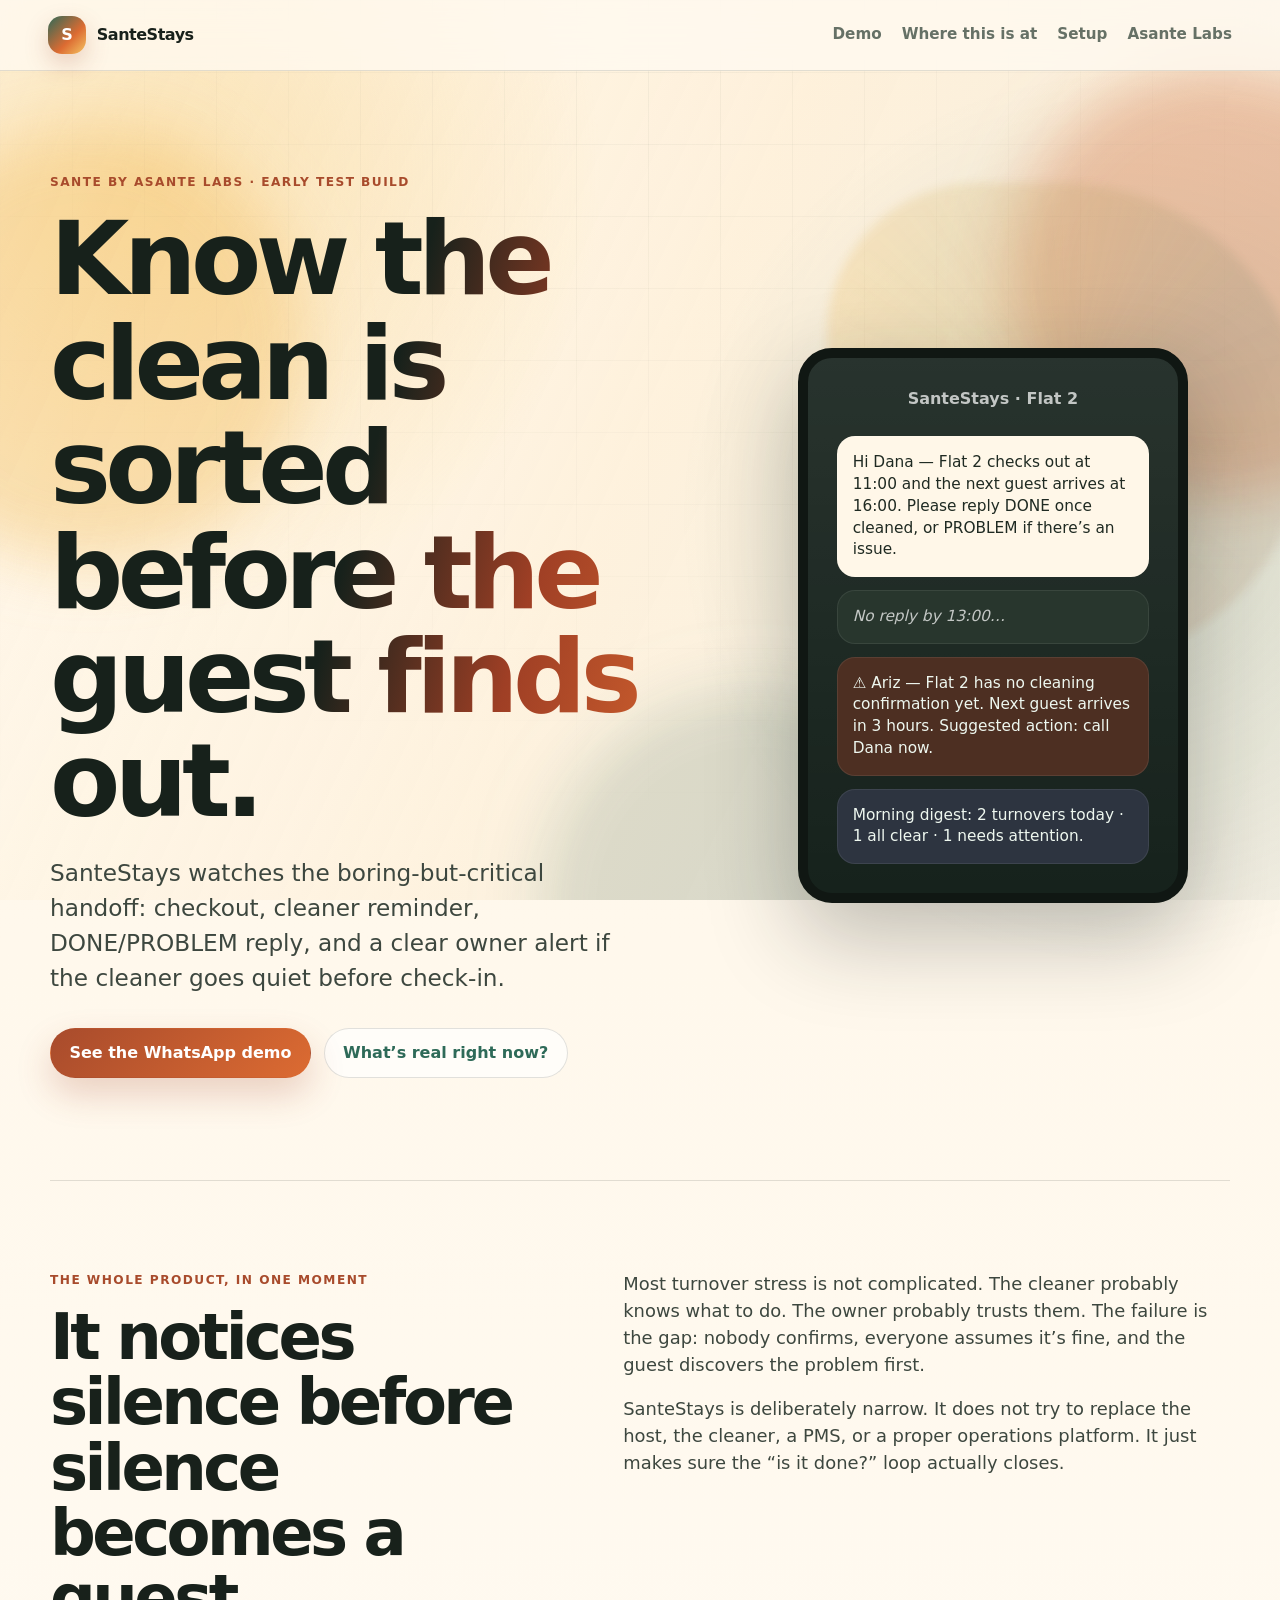
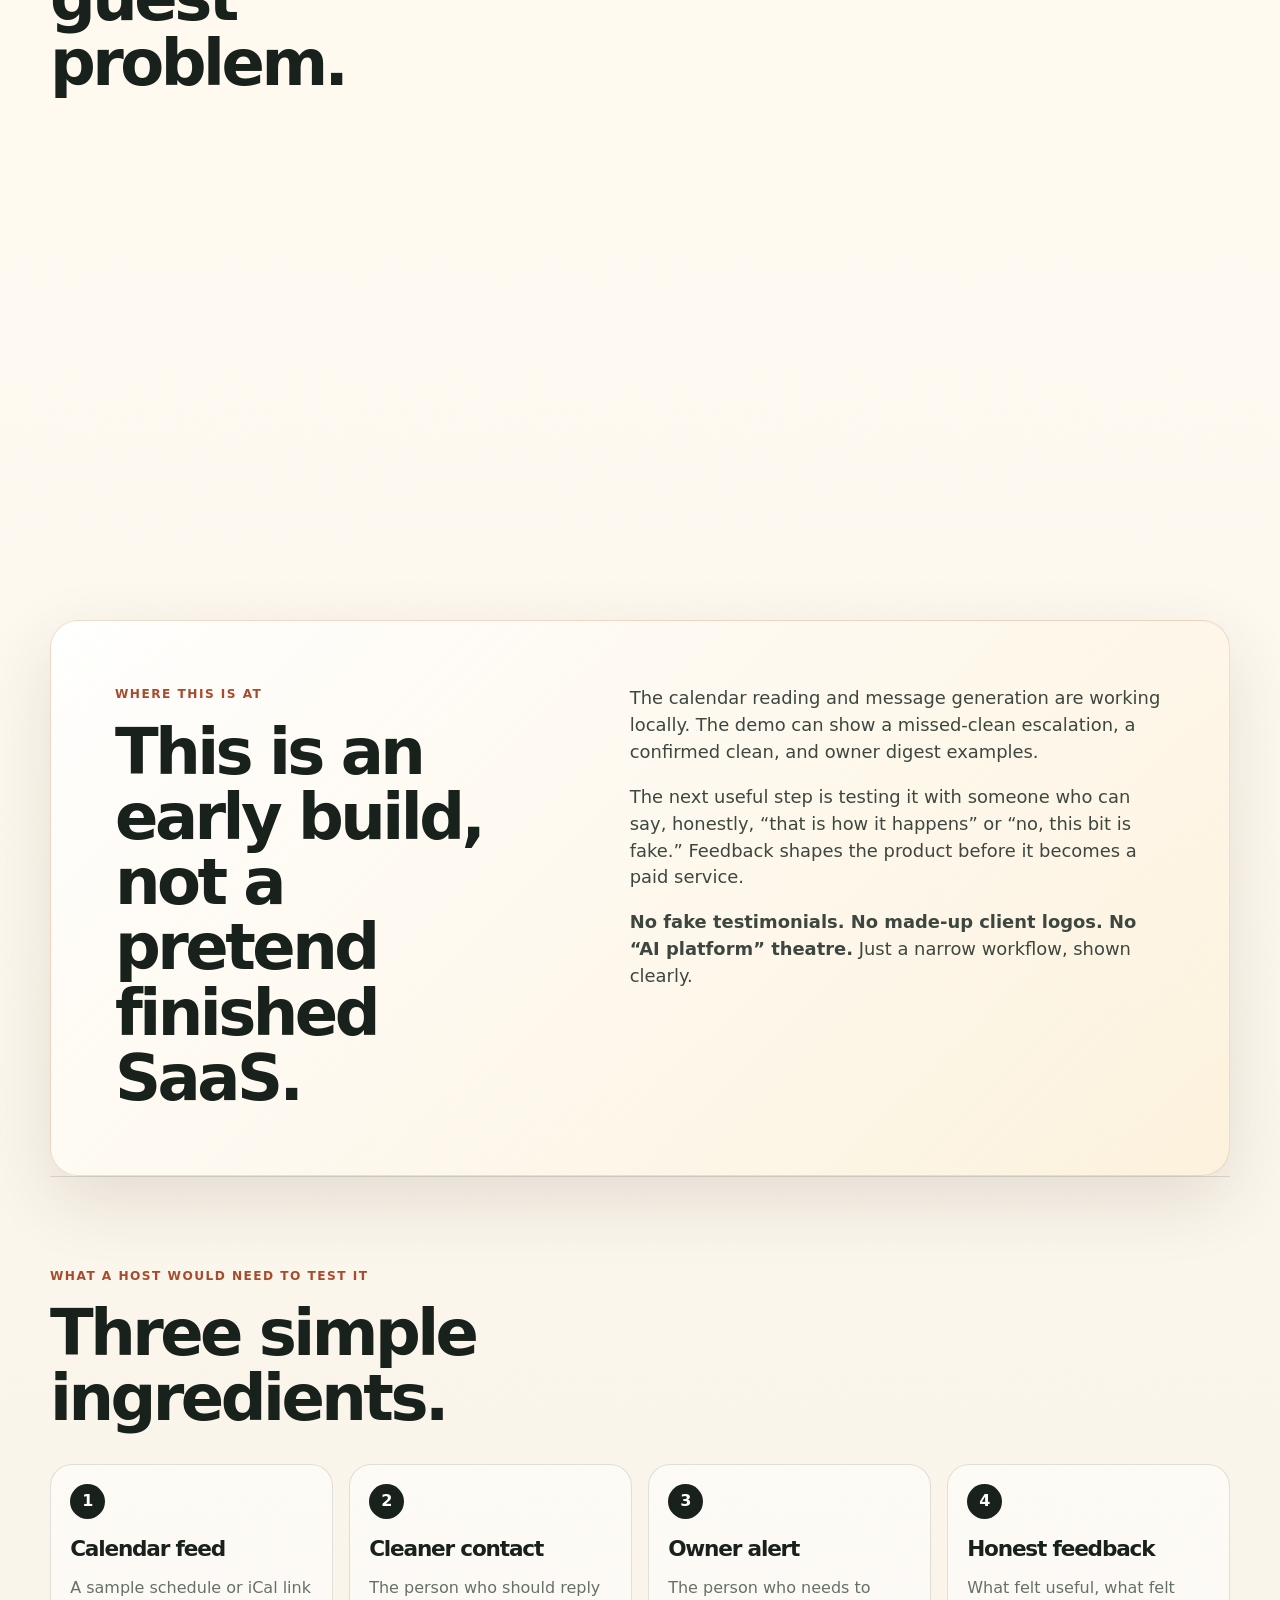
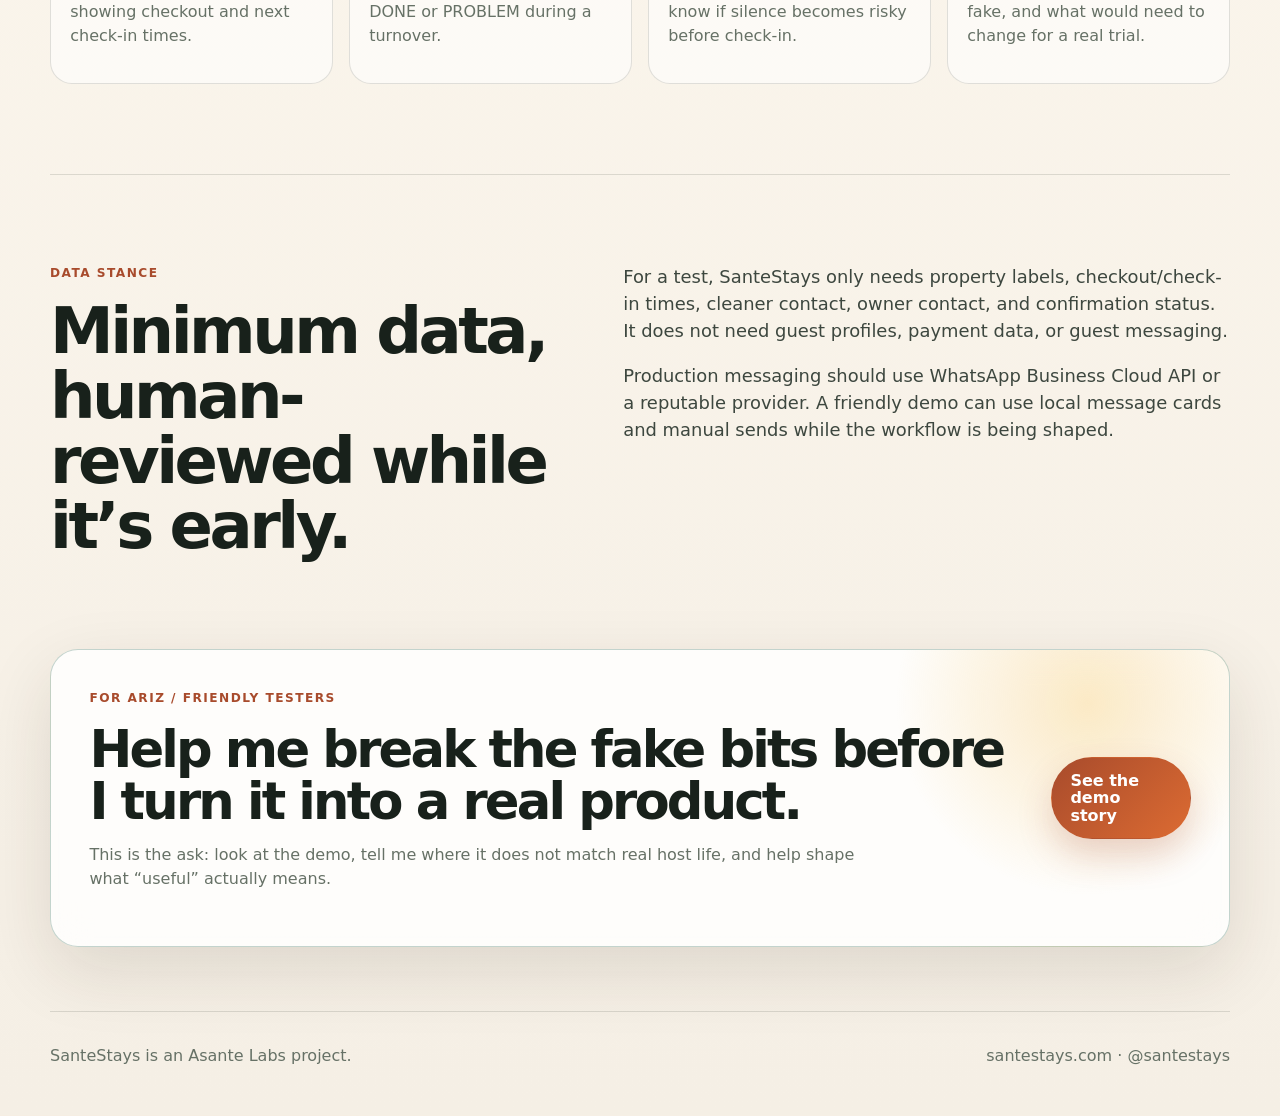
==== index.html @ 1b9623d2 "Launch SanteStays static site" ====
<!doctype html>
<html lang="en">
<head>
  <meta charset="utf-8" />
  <meta name="viewport" content="width=device-width, initial-scale=1" />
  <title>SanteStays — cleaner turnover peace of mind for short-stay hosts</title>
  <meta name="description" content="SanteStays is a warm, WhatsApp-native cleaner confirmation demo for short-stay hosts: calendar reminders, DONE/PROBLEM replies, and owner alerts before check-in." />
  <link rel="canonical" href="https://santestays.com/" />
  <meta property="og:type" content="website" />
  <meta property="og:site_name" content="SanteStays" />
  <meta property="og:title" content="SanteStays — know the clean is done before check-in" />
  <meta property="og:description" content="A friendly Asante Labs project for short-stay hosts: cleaner reminders, WhatsApp-style confirmations, and escalation when silence becomes risk." />
  <meta property="og:url" content="https://santestays.com/" />
  <meta name="twitter:card" content="summary_large_image" />
  <link rel="stylesheet" href="./styles.css" />
</head>
<body class="safi-page">
  <header class="nav safi-nav">
    <a class="brand" href="./" aria-label="SanteStays home">
      <span class="brand-mark safi-mark">S</span>
      <span>SanteStays</span>
    </a>
    <nav>
      <a href="#demo-story">Demo</a>
      <a href="#where-this-is-at">Where this is at</a>
      <a href="#host-needs">Setup</a>
      <a href="./index.html">Asante Labs</a>
    </nav>
  </header>

  <main>
    <section class="hero safi-hero">
      <div class="hero-copy">
        <p class="eyebrow">Sante by Asante Labs · early test build</p>
        <h1>Know the clean is sorted before the guest finds out.</h1>
        <p class="lead">SanteStays watches the boring-but-critical handoff: checkout, cleaner reminder, DONE/PROBLEM reply, and a clear owner alert if the cleaner goes quiet before check-in.</p>
        <div class="actions">
          <a class="button primary" href="#demo-story">See the WhatsApp demo</a>
          <a class="button secondary" href="#where-this-is-at">What’s real right now?</a>
        </div>
      </div>

      <aside class="phone-card safi-phone" aria-label="SanteStays missed-clean example">
        <div class="phone-top">SanteStays · Flat 2</div>
        <div class="message bot-bubble">Hi Dana — Flat 2 checks out at 11:00 and the next guest arrives at 16:00. Please reply DONE once cleaned, or PROBLEM if there’s an issue.</div>
        <div class="message quiet-bubble">No reply by 13:00…</div>
        <div class="message warning">⚠️ Ariz — Flat 2 has no cleaning confirmation yet. Next guest arrives in 3 hours. Suggested action: call Dana now.</div>
        <div class="message digest">Morning digest: 2 turnovers today · 1 all clear · 1 needs attention.</div>
      </aside>
    </section>

    <section class="section split" id="demo-story">
      <div>
        <p class="eyebrow">The whole product, in one moment</p>
        <h2>It notices silence before silence becomes a guest problem.</h2>
      </div>
      <div class="prose">
        <p>Most turnover stress is not complicated. The cleaner probably knows what to do. The owner probably trusts them. The failure is the gap: nobody confirms, everyone assumes it’s fine, and the guest discovers the problem first.</p>
        <p>SanteStays is deliberately narrow. It does not try to replace the host, the cleaner, a PMS, or a proper operations platform. It just makes sure the “is it done?” loop actually closes.</p>
      </div>
    </section>

    <section class="section cards three" aria-label="Three message demo">
      <article class="card featured safi-demo-card">
        <span class="tag">1 · Reminder</span>
        <h3>Cleaner gets a normal WhatsApp-style nudge.</h3>
        <p class="quote">“Please reply DONE once cleaned, or PROBLEM if there’s an issue.”</p>
      </article>
      <article class="card safi-demo-card">
        <span class="tag muted">2 · Status</span>
        <h3>The reply is simple on purpose.</h3>
        <p class="quote">DONE ✅ · PROBLEM · unclear · no reply</p>
      </article>
      <article class="card featured safi-demo-card">
        <span class="tag">3 · Escalation</span>
        <h3>If nobody answers, the owner gets time to act.</h3>
        <p class="quote">“No confirmation yet. Guest arrives in 3 hours. Call Dana now.”</p>
      </article>
    </section>

    <section class="section split warm-panel" id="where-this-is-at">
      <div>
        <p class="eyebrow">Where this is at</p>
        <h2>This is an early build, not a pretend finished SaaS.</h2>
      </div>
      <div class="prose">
        <p>The calendar reading and message generation are working locally. The demo can show a missed-clean escalation, a confirmed clean, and owner digest examples.</p>
        <p>The next useful step is testing it with someone who can say, honestly, “that is how it happens” or “no, this bit is fake.” Feedback shapes the product before it becomes a paid service.</p>
        <p><strong>No fake testimonials. No made-up client logos. No “AI platform” theatre.</strong> Just a narrow workflow, shown clearly.</p>
      </div>
    </section>

    <section class="section" id="host-needs">
      <div class="section-head">
        <p class="eyebrow">What a host would need to test it</p>
        <h2>Three simple ingredients.</h2>
      </div>
      <div class="flow">
        <div class="flow-item"><span>1</span><h3>Calendar feed</h3><p>A sample schedule or iCal link showing checkout and next check-in times.</p></div>
        <div class="flow-item"><span>2</span><h3>Cleaner contact</h3><p>The person who should reply DONE or PROBLEM during a turnover.</p></div>
        <div class="flow-item"><span>3</span><h3>Owner alert</h3><p>The person who needs to know if silence becomes risky before check-in.</p></div>
        <div class="flow-item"><span>4</span><h3>Honest feedback</h3><p>What felt useful, what felt fake, and what would need to change for a real trial.</p></div>
      </div>
    </section>

    <section class="section split" id="data-note">
      <div>
        <p class="eyebrow">Data stance</p>
        <h2>Minimum data, human-reviewed while it’s early.</h2>
      </div>
      <div class="prose">
        <p>For a test, SanteStays only needs property labels, checkout/check-in times, cleaner contact, owner contact, and confirmation status. It does not need guest profiles, payment data, or guest messaging.</p>
        <p>Production messaging should use WhatsApp Business Cloud API or a reputable provider. A friendly demo can use local message cards and manual sends while the workflow is being shaped.</p>
      </div>
    </section>

    <section class="section cta-panel safi-cta">
      <div>
        <p class="eyebrow">For Ariz / friendly testers</p>
        <h2>Help me break the fake bits before I turn it into a real product.</h2>
        <p>This is the ask: look at the demo, tell me where it does not match real host life, and help shape what “useful” actually means.</p>
      </div>
      <a class="button primary" href="#demo-story">See the demo story</a>
    </section>
  </main>

  <footer>
    <span>SanteStays is an Asante Labs project.</span>
    <span>santestays.com · @santestays</span>
  </footer>
  <script src="./motion.js" defer></script>
</body>
</html>
---- styles.css ----
:root {
  color-scheme: light;
  --ink: #17211b;
  --muted: #647067;
  --paper: #fffaf1;
  --panel: #ffffff;
  --line: rgba(23, 33, 27, 0.13);
  --orange: #d7662f;
  --rust: #9f3f25;
  --gold: #f1b851;
  --sage: #2f5d50;
  --shadow: 0 24px 70px rgba(51, 31, 19, 0.12);
  --radius: 28px;
}

* { box-sizing: border-box; }
html { scroll-behavior: smooth; }
body {
  margin: 0;
  font-family: Inter, ui-sans-serif, system-ui, -apple-system, BlinkMacSystemFont, "Segoe UI", sans-serif;
  color: var(--ink);
  background:
    radial-gradient(circle at 15% 8%, rgba(241, 184, 81, 0.34), transparent 30rem),
    radial-gradient(circle at 85% 0%, rgba(215, 102, 47, 0.18), transparent 26rem),
    linear-gradient(180deg, #fff6e5 0%, #fffaf1 34%, #f8f2e8 100%);
  line-height: 1.5;
}

a { color: inherit; }

.nav {
  position: sticky;
  top: 0;
  z-index: 5;
  display: flex;
  align-items: center;
  justify-content: space-between;
  gap: 1rem;
  padding: 1rem clamp(1rem, 4vw, 3rem);
  backdrop-filter: blur(18px);
  background: rgba(255, 250, 241, 0.78);
  border-bottom: 1px solid var(--line);
}

.brand {
  display: inline-flex;
  align-items: center;
  gap: .7rem;
  text-decoration: none;
  font-weight: 800;
  letter-spacing: -0.02em;
}
.brand-mark {
  display: grid;
  place-items: center;
  width: 2.35rem;
  height: 2.35rem;
  border-radius: 14px;
  color: white;
  background: linear-gradient(135deg, var(--rust), var(--orange) 55%, var(--gold));
  box-shadow: 0 10px 24px rgba(159, 63, 37, 0.22);
}
.nav nav { display: flex; gap: clamp(.65rem, 2vw, 1.25rem); font-size: .95rem; }
.nav nav a { text-decoration: none; color: var(--muted); font-weight: 650; }
.nav nav a:hover { color: var(--rust); }

main { width: min(1180px, calc(100% - 2rem)); margin: 0 auto; }

.hero {
  min-height: 78vh;
  display: grid;
  grid-template-columns: minmax(0, 1.15fr) minmax(320px, .85fr);
  gap: clamp(2rem, 5vw, 5rem);
  align-items: center;
  padding: clamp(4rem, 8vw, 7rem) 0;
}
.product-hero { min-height: 72vh; }

.eyebrow {
  margin: 0 0 1rem;
  color: var(--rust);
  font-weight: 800;
  text-transform: uppercase;
  letter-spacing: .12em;
  font-size: .76rem;
}
h1, h2, h3 { line-height: 1.02; letter-spacing: -0.055em; margin: 0; }
h1 { font-size: clamp(3.2rem, 8vw, 6.7rem); max-width: 11ch; }
h2 { font-size: clamp(2.1rem, 5vw, 4rem); }
h3 { font-size: 1.35rem; }
.lead { font-size: clamp(1.15rem, 2.2vw, 1.45rem); color: #3d473f; max-width: 37rem; margin: 1.4rem 0 0; }
.actions { display: flex; flex-wrap: wrap; gap: .8rem; margin-top: 2rem; }
.button {
  display: inline-flex;
  align-items: center;
  justify-content: center;
  min-height: 3.15rem;
  padding: .85rem 1.15rem;
  border-radius: 999px;
  font-weight: 800;
  text-decoration: none;
  border: 1px solid transparent;
}
.button.primary { color: white; background: linear-gradient(135deg, var(--rust), var(--orange)); box-shadow: 0 16px 35px rgba(159,63,37,.22); }
.button.secondary { background: rgba(255,255,255,.68); border-color: var(--line); color: var(--sage); }

.hero-card, .phone-card, .card, .offer-box, .cta-panel {
  background: rgba(255, 255, 255, 0.76);
  border: 1px solid rgba(23, 33, 27, 0.1);
  border-radius: var(--radius);
  box-shadow: var(--shadow);
}
.hero-card { padding: clamp(1.4rem, 3vw, 2rem); transform: rotate(1deg); }
.status-pill, .tag {
  display: inline-flex;
  width: max-content;
  padding: .42rem .7rem;
  border-radius: 999px;
  background: rgba(215, 102, 47, .12);
  color: var(--rust);
  font-size: .78rem;
  font-weight: 850;
  letter-spacing: .03em;
  text-transform: uppercase;
}
.tag.muted { background: rgba(47, 93, 80, .1); color: var(--sage); }
.hero-card h2 { margin-top: .9rem; font-size: clamp(2rem, 5vw, 3.4rem); }
.hero-card p { color: var(--muted); font-size: 1.08rem; }
.check-list, .x-list { list-style: none; padding: 0; margin: 1rem 0 0; display: grid; gap: .7rem; }
.check-list li, .x-list li { position: relative; padding-left: 1.8rem; color: #3e4940; }
.check-list li::before { content: "✓"; position: absolute; left: 0; color: var(--sage); font-weight: 900; }
.x-list li::before { content: "—"; position: absolute; left: 0; color: var(--muted); font-weight: 900; }

.phone-card { padding: 1rem; max-width: 420px; justify-self: center; background: #17211b; color: white; border-radius: 34px; }
.phone-top { text-align: center; padding: .8rem; color: rgba(255,255,255,.72); font-weight: 750; }
.message { margin: .8rem; padding: 1rem; border-radius: 18px; background: #253128; color: #eef7ef; box-shadow: inset 0 0 0 1px rgba(255,255,255,.08); }
.message.warning { background: #4d2f22; }
.message.ok { background: #234238; }
.message.digest { background: #2d3440; }

.section { padding: clamp(3rem, 7vw, 6.5rem) 0; border-top: 1px solid var(--line); }
.split { display: grid; grid-template-columns: .9fr 1.1fr; gap: clamp(2rem, 6vw, 5rem); align-items: start; }
.prose { color: #3d473f; font-size: 1.12rem; }
.prose p:first-child { margin-top: 0; }
.section-head { max-width: 760px; margin-bottom: 2rem; }
.section-head p:not(.eyebrow) { color: var(--muted); font-size: 1.12rem; }
.cards { display: grid; gap: 1rem; }
.cards.three { grid-template-columns: repeat(3, 1fr); }
.cards.two { grid-template-columns: repeat(2, 1fr); }
.card { padding: 1.35rem; box-shadow: 0 18px 50px rgba(51,31,19,.08); }
.card.featured { border-color: rgba(215,102,47,.35); background: rgba(255,255,255,.88); }
.card h3 { margin-top: 1rem; }
.card p { color: var(--muted); }
.card a { color: var(--rust); font-weight: 850; text-decoration: none; }
.quote { font-size: 1.12rem; color: var(--ink) !important; font-weight: 700; }

.steps, .flow { display: grid; grid-template-columns: repeat(4, 1fr); gap: 1rem; }
.step, .flow-item { padding: 1.2rem; border-radius: 22px; background: rgba(255,255,255,.55); border: 1px solid var(--line); }
.step span, .flow-item span { display: inline-grid; place-items: center; width: 2.2rem; height: 2.2rem; border-radius: 50%; background: var(--ink); color: white; font-weight: 850; margin-bottom: 1.2rem; }
.step p, .flow-item p { color: var(--muted); }

.offer-box { padding: 1.35rem; }
.offer-box h3 { margin-top: 1.35rem; }
.offer-box h3:first-child { margin-top: 0; }
.price-note { margin-top: 1.4rem; padding: 1rem; border-radius: 18px; background: rgba(241,184,81,.18); color: #5a3c12; font-weight: 800; }

.cta-panel { padding: clamp(1.5rem, 4vw, 2.4rem); display: flex; align-items: center; justify-content: space-between; gap: 1.5rem; margin-bottom: 4rem; }
.cta-panel h2 { font-size: clamp(2rem, 4vw, 3.2rem); }
.cta-panel p:not(.eyebrow) { color: var(--muted); max-width: 48rem; }

footer { width: min(1180px, calc(100% - 2rem)); margin: 0 auto; padding: 2rem 0 3rem; color: var(--muted); display: flex; justify-content: space-between; gap: 1rem; border-top: 1px solid var(--line); }
footer a { color: var(--muted); }

@media (max-width: 850px) {
  .nav { align-items: flex-start; }
  .nav nav { flex-wrap: wrap; justify-content: flex-end; }
  .hero, .split, .cards.three, .cards.two, .steps, .flow { grid-template-columns: 1fr; }
  h1 { max-width: 12ch; }
  .hero { min-height: auto; }
  .hero-card { transform: none; }
  .cta-panel, footer { flex-direction: column; align-items: flex-start; }
}

@media (max-width: 520px) {
  main, footer { width: min(100% - 1.1rem, 1180px); }
  .nav { padding: .9rem .7rem; }
  .brand span:last-child { display: none; }
  h1 { font-size: 3rem; }
  .lead { font-size: 1.06rem; }
  .button { width: 100%; }
}

/* MotionSites-inspired polish: premium motion without adding a framework. */
.motion-backdrop {
  position: fixed;
  inset: 0;
  z-index: -1;
  pointer-events: none;
  overflow: hidden;
  background:
    linear-gradient(115deg, rgba(255,250,241,.2), rgba(241,184,81,.08), rgba(47,93,80,.06));
}
.orb {
  position: absolute;
  width: clamp(16rem, 34vw, 34rem);
  aspect-ratio: 1;
  border-radius: 50%;
  filter: blur(30px);
  opacity: .33;
  mix-blend-mode: multiply;
  animation: float-orb 18s ease-in-out infinite alternate;
}
.orb-one { left: -8rem; top: 8rem; background: #f1b851; }
.orb-two { right: -10rem; top: 4rem; background: #d7662f; animation-duration: 22s; animation-delay: -6s; }
.orb-three { left: 42%; bottom: -14rem; background: #2f5d50; opacity: .16; animation-duration: 26s; animation-delay: -10s; }
.grid-glow {
  position: absolute;
  inset: 0;
  background-image:
    linear-gradient(rgba(23,33,27,.045) 1px, transparent 1px),
    linear-gradient(90deg, rgba(23,33,27,.045) 1px, transparent 1px);
  background-size: 72px 72px;
  mask-image: radial-gradient(circle at 50% 10%, black, transparent 72%);
  animation: grid-drift 28s linear infinite;
}
.hero::before {
  content: "";
  position: absolute;
  inset: 7rem -6vw auto auto;
  width: min(40vw, 30rem);
  height: min(40vw, 30rem);
  border-radius: 38% 62% 58% 42%;
  background: conic-gradient(from 180deg, rgba(215,102,47,.22), rgba(241,184,81,.34), rgba(47,93,80,.16), rgba(215,102,47,.22));
  filter: blur(5px);
  opacity: .65;
  transform: translateY(var(--hero-drift, 0)) rotate(var(--hero-tilt, 0));
  z-index: -1;
  animation: morph-blob 14s ease-in-out infinite alternate;
}
.hero { position: relative; }
.hero-copy h1 {
  background: linear-gradient(105deg, #17211b 0%, #17211b 48%, #9f3f25 72%, #d7662f 100%);
  -webkit-background-clip: text;
  background-clip: text;
  color: transparent;
}
.button.primary {
  position: relative;
  overflow: hidden;
}
.button.primary::after {
  content: "";
  position: absolute;
  inset: -80% auto -80% -35%;
  width: 30%;
  background: linear-gradient(90deg, transparent, rgba(255,255,255,.48), transparent);
  transform: skewX(-18deg);
  animation: sheen 4.8s ease-in-out infinite;
}
.hero-card, .phone-card, .card, .offer-box, .cta-panel, .proposal-sheet {
  backdrop-filter: blur(18px) saturate(1.1);
}
.hero-card, .phone-card {
  position: relative;
  overflow: hidden;
  animation: card-hover 7s ease-in-out infinite alternate;
}
.phone-card { animation-delay: -2.5s; }
.scan-line {
  position: absolute;
  inset: 0;
  pointer-events: none;
  background: linear-gradient(180deg, transparent 0%, rgba(255,255,255,.28) 50%, transparent 100%);
  height: 38%;
  opacity: .22;
  transform: translateY(-120%);
  animation: scan-card 5.8s ease-in-out infinite;
}
.card, .step, .flow-item, .mini {
  transition: transform .32s ease, box-shadow .32s ease, border-color .32s ease;
}
.card:hover, .step:hover, .flow-item:hover, .mini:hover {
  transform: translateY(-6px);
  box-shadow: 0 28px 72px rgba(51,31,19,.14);
  border-color: rgba(215,102,47,.28);
}
.reveal {
  opacity: 0;
  transform: translateY(22px) scale(.985);
  filter: blur(8px);
}
.reveal.is-visible {
  opacity: 1;
  transform: translateY(0) scale(1);
  filter: blur(0);
  transition:
    opacity .72s ease var(--reveal-delay, 0ms),
    transform .72s cubic-bezier(.2,.8,.2,1) var(--reveal-delay, 0ms),
    filter .72s ease var(--reveal-delay, 0ms);
}
@keyframes float-orb {
  from { transform: translate3d(0, 0, 0) scale(1); }
  to { transform: translate3d(4vw, -3vh, 0) scale(1.08); }
}
@keyframes grid-drift {
  from { background-position: 0 0, 0 0; }
  to { background-position: 72px 72px, 72px 72px; }
}
@keyframes morph-blob {
  from { border-radius: 38% 62% 58% 42%; transform: translateY(var(--hero-drift, 0)) rotate(0deg); }
  to { border-radius: 58% 42% 38% 62%; transform: translateY(var(--hero-drift, 0)) rotate(8deg); }
}
@keyframes sheen {
  0%, 54% { left: -35%; }
  72%, 100% { left: 120%; }
}
@keyframes card-hover {
  from { transform: translateY(0) rotate(.7deg); }
  to { transform: translateY(-10px) rotate(-.35deg); }
}
@keyframes scan-card {
  0%, 45% { transform: translateY(-120%); }
  70%, 100% { transform: translateY(260%); }
}
.reduce-motion *,
.reduce-motion *::before,
.reduce-motion *::after {
  animation: none !important;
  transition: none !important;
  scroll-behavior: auto !important;
}
.reduce-motion .reveal { opacity: 1; transform: none; filter: none; }

@media (prefers-reduced-motion: reduce) {
  *, *::before, *::after { animation: none !important; transition: none !important; scroll-behavior: auto !important; }
  .reveal { opacity: 1; transform: none; filter: none; }
}

/* SanteStays product page: softer, warmer, more host-friendly than the corporate shell. */
.safi-page {
  --ink: #18211b;
  --muted: #667166;
  --paper: #fff8ec;
  --orange: #dc6b32;
  --rust: #a84b2c;
  --gold: #f5c563;
  --sage: #2e6a58;
  background:
    radial-gradient(circle at 12% 4%, rgba(245, 197, 99, .45), transparent 28rem),
    radial-gradient(circle at 88% 12%, rgba(46, 106, 88, .16), transparent 28rem),
    linear-gradient(180deg, #fff6e7 0%, #fffaf1 44%, #f5efe5 100%);
}
.safi-nav .brand { letter-spacing: -.03em; }
.safi-mark {
  background: linear-gradient(135deg, #2e6a58, #dc6b32 60%, #f5c563);
}
.safi-hero h1 { max-width: 12ch; }
.safi-hero .lead { text-align: left; }
.safi-page .actions { align-items: center; }
.safi-page .button { line-height: 1.1; }
.safi-phone {
  max-width: 390px;
  background:
    linear-gradient(180deg, rgba(255,255,255,.08), rgba(255,255,255,0)),
    #16221c;
  border: 10px solid #101713;
  box-shadow: 0 34px 90px rgba(24, 33, 27, .28);
}
.safi-phone .message {
  font-size: .96rem;
  line-height: 1.42;
}
.bot-bubble { background: #fff7e8; color: #1f2a22; }
.quiet-bubble { background: #28362d; color: rgba(255,255,255,.72); font-style: italic; }
.safi-demo-card { min-height: 15rem; }
.warm-panel {
  padding: clamp(2rem, 5vw, 4rem);
  border: 1px solid rgba(168, 75, 44, .18);
  border-radius: var(--radius);
  background:
    linear-gradient(135deg, rgba(255,255,255,.72), rgba(245,197,99,.18)),
    rgba(255, 255, 255, .6);
  box-shadow: var(--shadow);
}
.safi-cta {
  border-color: rgba(46,106,88,.28);
  background:
    radial-gradient(circle at 88% 18%, rgba(245,197,99,.35), transparent 12rem),
    rgba(255,255,255,.82);
}
@media (max-width: 520px) {
  .safi-hero h1 { font-size: 2.82rem; }
  .safi-phone { border-width: 7px; }
}

@media print {
  .motion-backdrop, .scan-line { display: none !important; }
  .reveal { opacity: 1 !important; transform: none !important; filter: none !important; }
}
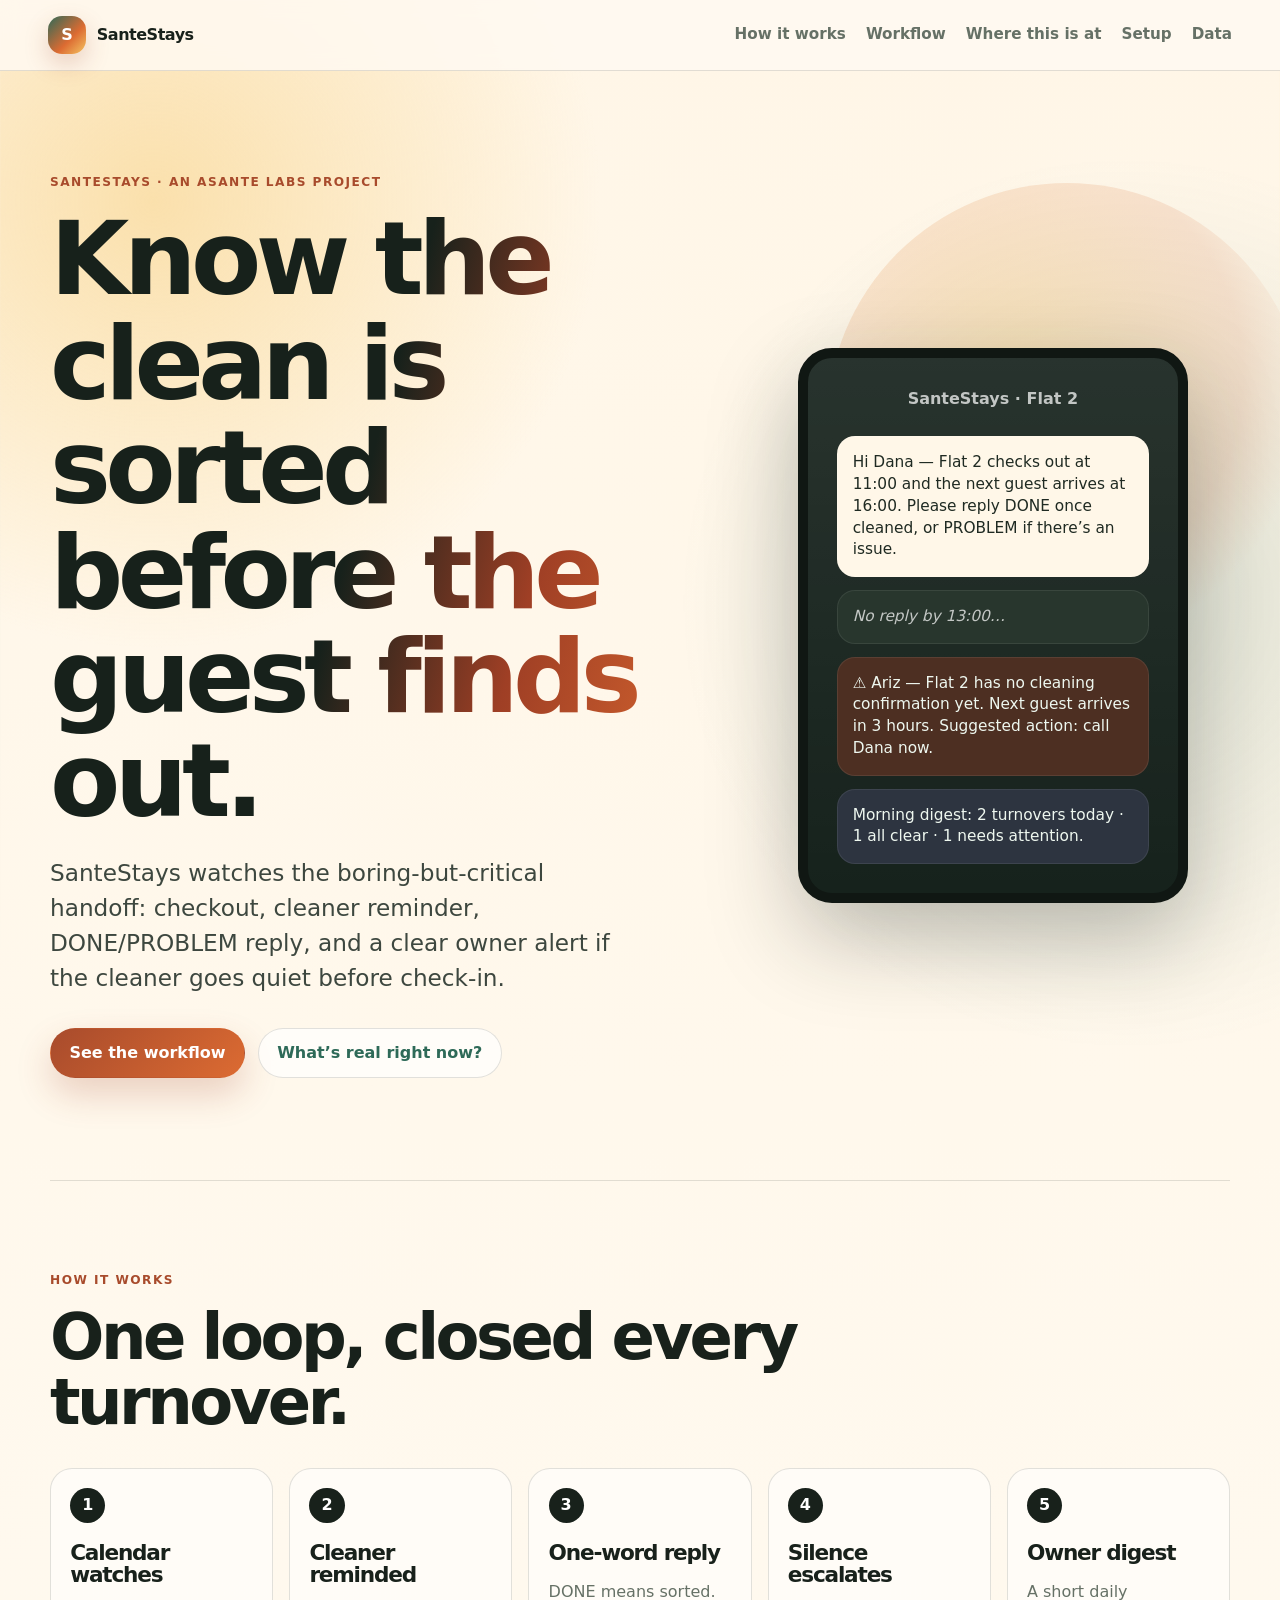
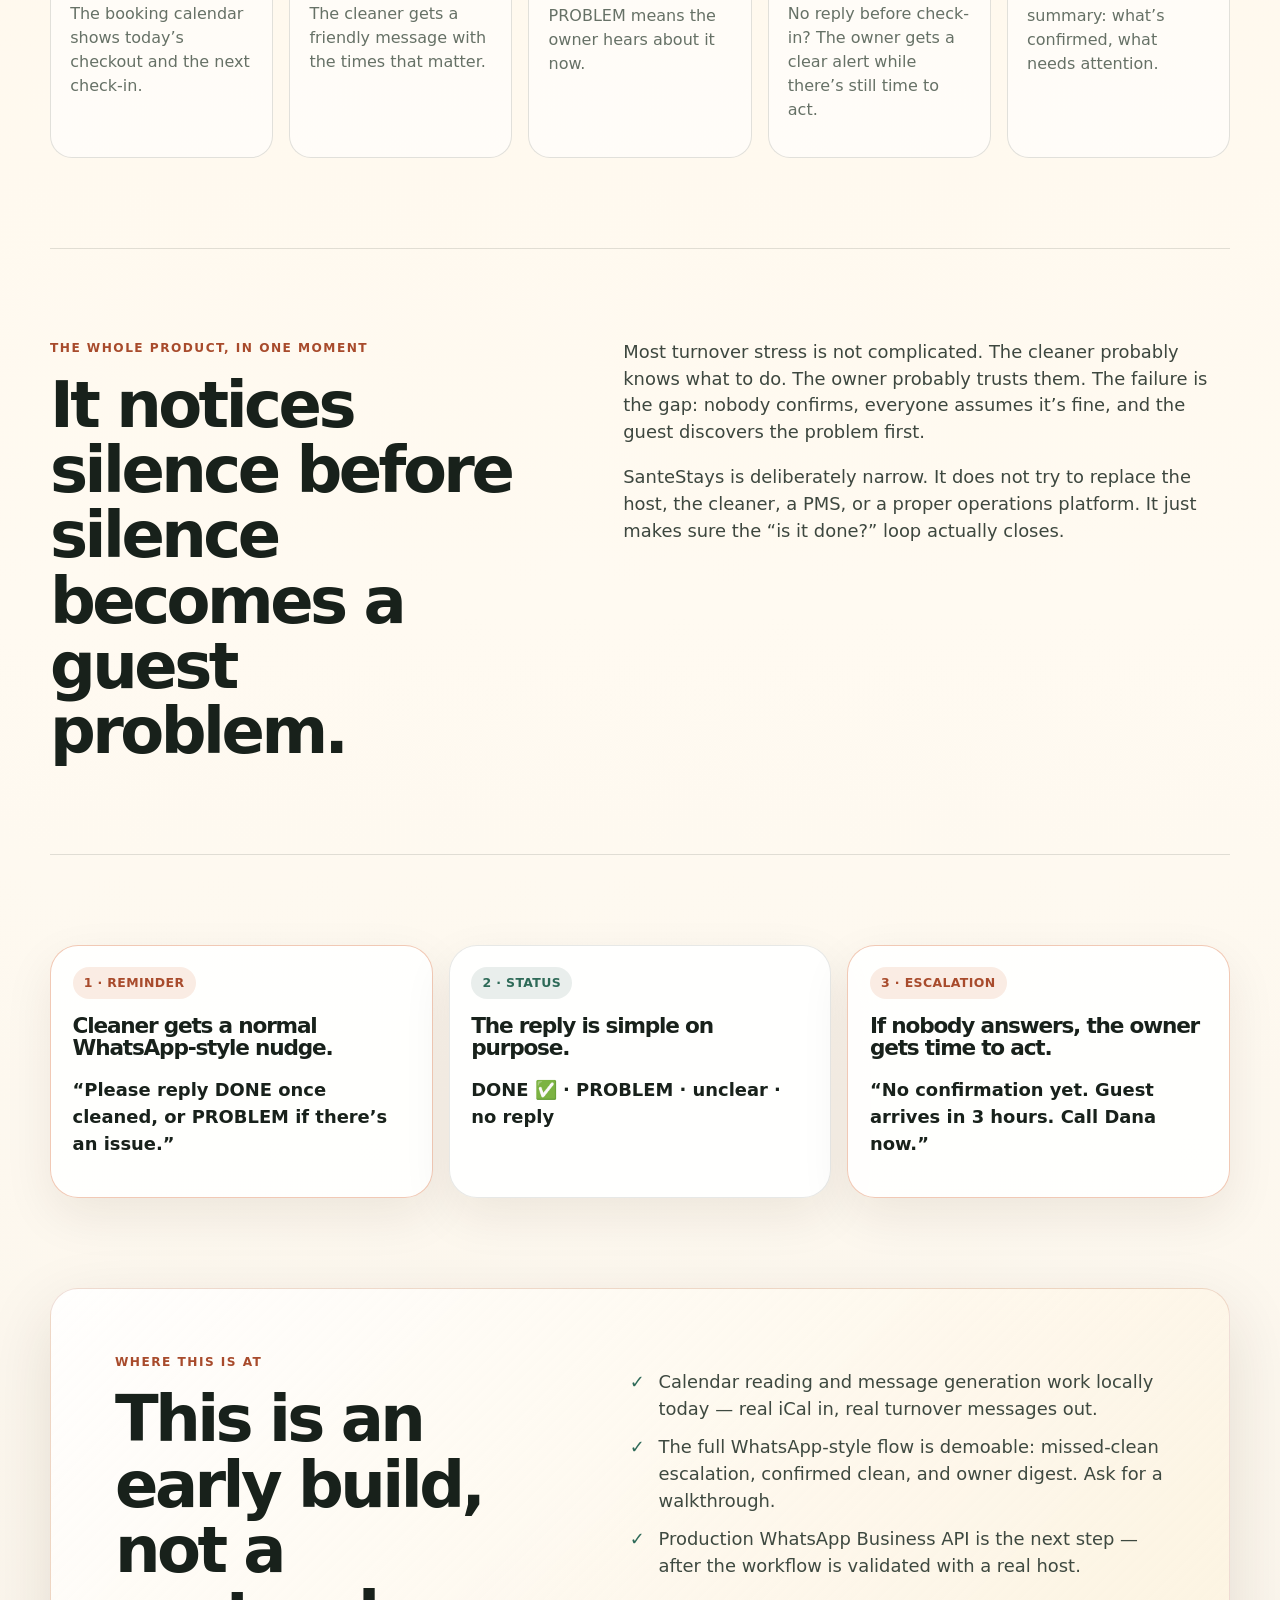
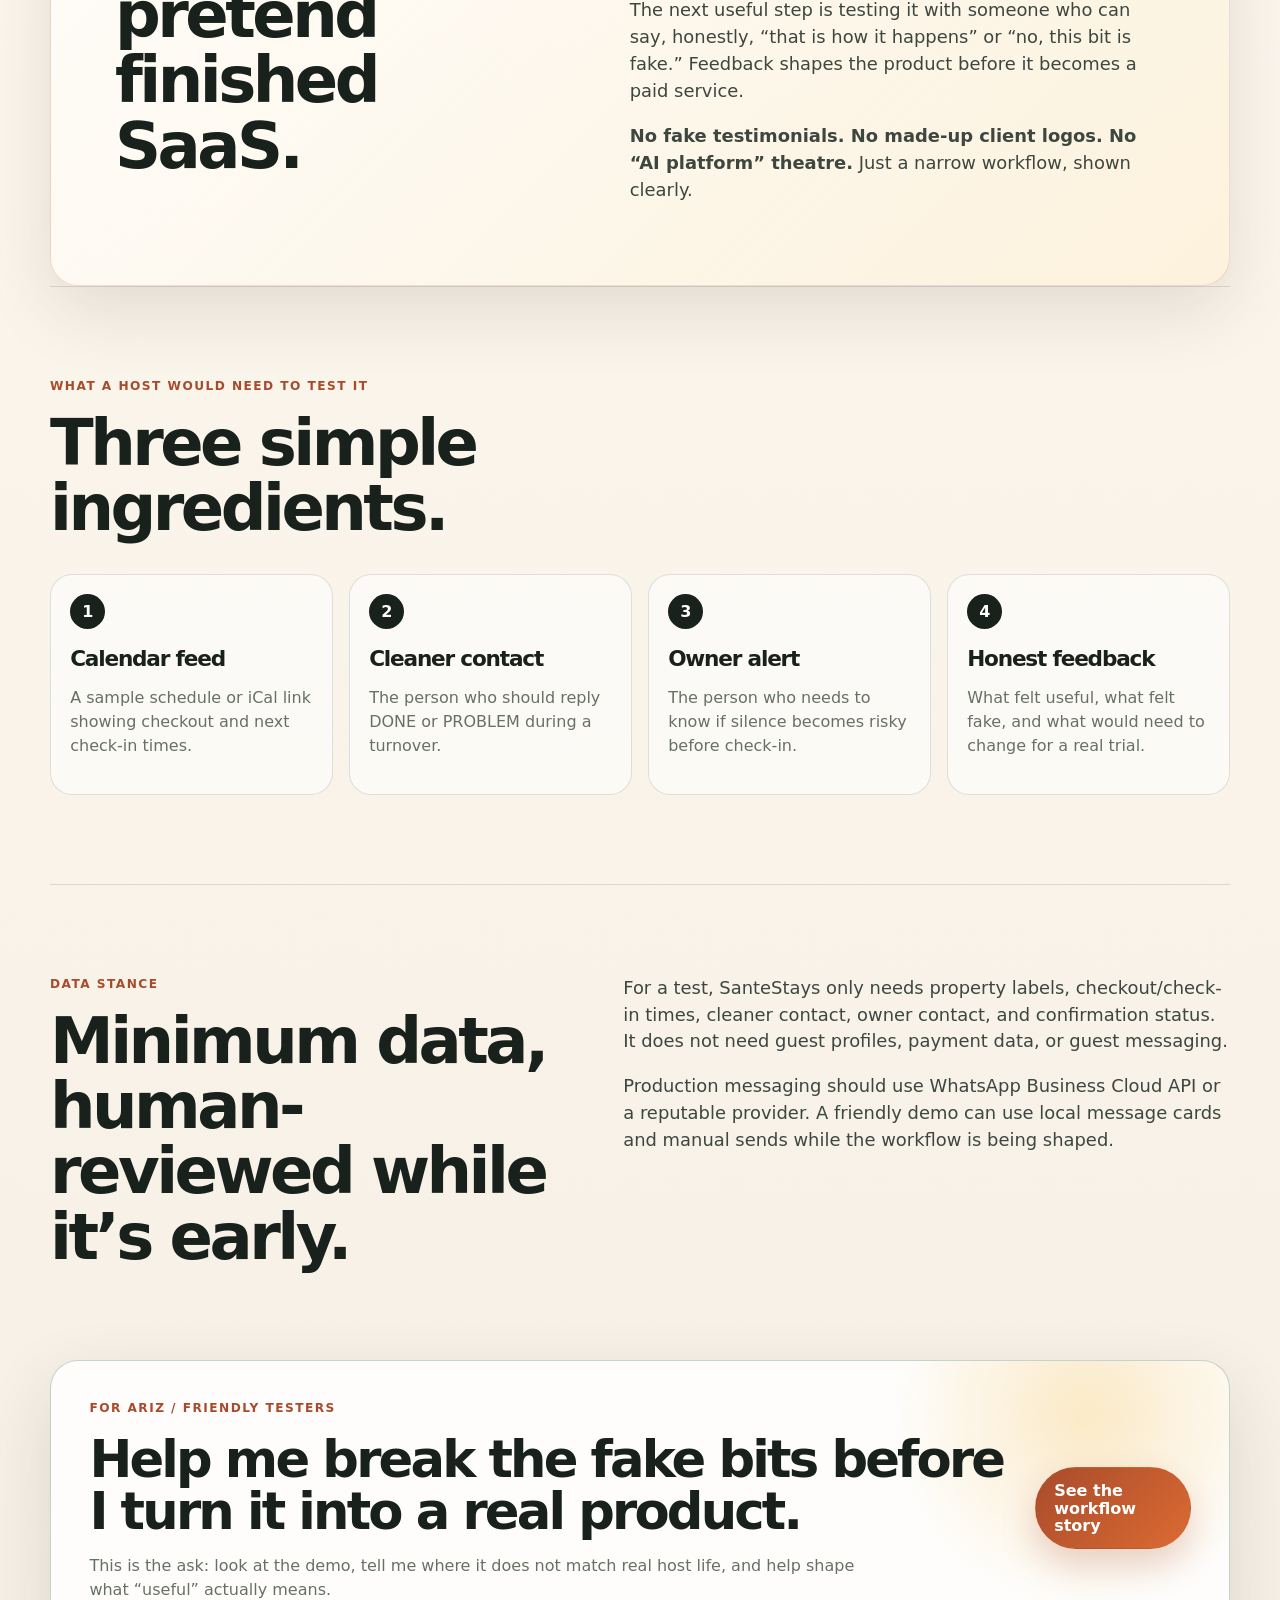
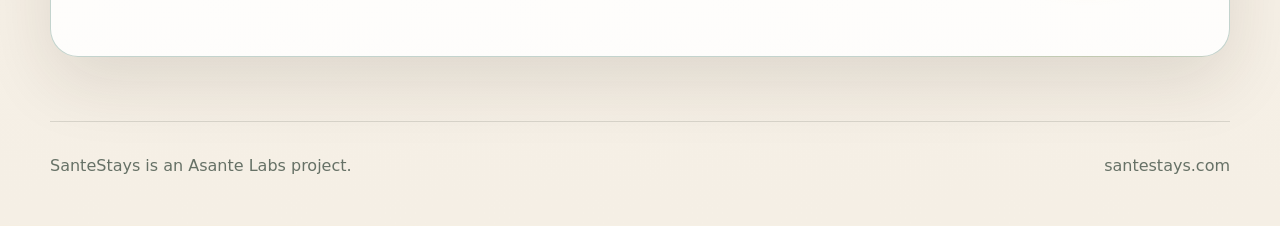
==== commit 16f451a9: "Polish SanteStays landing page motion and copy" ====
--- a/index.html
+++ b/index.html
@@ -21,21 +21,22 @@
       <span>SanteStays</span>
     </a>
     <nav>
-      <a href="#demo-story">Demo</a>
+      <a href="#how-it-works">How it works</a>
+      <a href="#demo-story">Workflow</a>
       <a href="#where-this-is-at">Where this is at</a>
       <a href="#host-needs">Setup</a>
-      <a href="./index.html">Asante Labs</a>
+      <a href="#data-note">Data</a>
     </nav>
   </header>
 
   <main>
     <section class="hero safi-hero">
       <div class="hero-copy">
-        <p class="eyebrow">Sante by Asante Labs · early test build</p>
+        <p class="eyebrow">SanteStays · an Asante Labs project</p>
         <h1>Know the clean is sorted before the guest finds out.</h1>
         <p class="lead">SanteStays watches the boring-but-critical handoff: checkout, cleaner reminder, DONE/PROBLEM reply, and a clear owner alert if the cleaner goes quiet before check-in.</p>
         <div class="actions">
-          <a class="button primary" href="#demo-story">See the WhatsApp demo</a>
+          <a class="button primary" href="#demo-story">See the workflow</a>
           <a class="button secondary" href="#where-this-is-at">What’s real right now?</a>
         </div>
       </div>
@@ -47,6 +48,20 @@
         <div class="message warning">⚠️ Ariz — Flat 2 has no cleaning confirmation yet. Next guest arrives in 3 hours. Suggested action: call Dana now.</div>
         <div class="message digest">Morning digest: 2 turnovers today · 1 all clear · 1 needs attention.</div>
       </aside>
+    </section>
+
+    <section class="section" id="how-it-works">
+      <div class="section-head">
+        <p class="eyebrow">How it works</p>
+        <h2>One loop, closed every turnover.</h2>
+      </div>
+      <div class="flow">
+        <div class="flow-item"><span>1</span><h3>Calendar watches</h3><p>The booking calendar shows today’s checkout and the next check-in.</p></div>
+        <div class="flow-item"><span>2</span><h3>Cleaner reminded</h3><p>The cleaner gets a friendly message with the times that matter.</p></div>
+        <div class="flow-item"><span>3</span><h3>One-word reply</h3><p>DONE means sorted. PROBLEM means the owner hears about it now.</p></div>
+        <div class="flow-item"><span>4</span><h3>Silence escalates</h3><p>No reply before check-in? The owner gets a clear alert while there’s still time to act.</p></div>
+        <div class="flow-item"><span>5</span><h3>Owner digest</h3><p>A short daily summary: what’s confirmed, what needs attention.</p></div>
+      </div>
     </section>
 
     <section class="section split" id="demo-story">
@@ -84,7 +99,11 @@
         <h2>This is an early build, not a pretend finished SaaS.</h2>
       </div>
       <div class="prose">
-        <p>The calendar reading and message generation are working locally. The demo can show a missed-clean escalation, a confirmed clean, and owner digest examples.</p>
+        <ul class="check-list">
+          <li>Calendar reading and message generation work locally today — real iCal in, real turnover messages out.</li>
+          <li>The full WhatsApp-style flow is demoable: missed-clean escalation, confirmed clean, and owner digest. Ask for a walkthrough.</li>
+          <li>Production WhatsApp Business API is the next step — after the workflow is validated with a real host.</li>
+        </ul>
         <p>The next useful step is testing it with someone who can say, honestly, “that is how it happens” or “no, this bit is fake.” Feedback shapes the product before it becomes a paid service.</p>
         <p><strong>No fake testimonials. No made-up client logos. No “AI platform” theatre.</strong> Just a narrow workflow, shown clearly.</p>
       </div>
@@ -120,13 +139,13 @@
         <h2>Help me break the fake bits before I turn it into a real product.</h2>
         <p>This is the ask: look at the demo, tell me where it does not match real host life, and help shape what “useful” actually means.</p>
       </div>
-      <a class="button primary" href="#demo-story">See the demo story</a>
+      <a class="button primary" href="#demo-story">See the workflow story</a>
     </section>
   </main>
 
   <footer>
     <span>SanteStays is an Asante Labs project.</span>
-    <span>santestays.com · @santestays</span>
+    <span>santestays.com</span>
   </footer>
   <script src="./motion.js" defer></script>
 </body>
--- a/styles.css
+++ b/styles.css
@@ -37,8 +37,8 @@
   justify-content: space-between;
   gap: 1rem;
   padding: 1rem clamp(1rem, 4vw, 3rem);
-  backdrop-filter: blur(18px);
-  background: rgba(255, 250, 241, 0.78);
+  backdrop-filter: blur(10px);
+  background: rgba(255, 250, 241, 0.86);
   border-bottom: 1px solid var(--line);
 }
 
@@ -155,6 +155,7 @@
 .quote { font-size: 1.12rem; color: var(--ink) !important; font-weight: 700; }
 
 .steps, .flow { display: grid; grid-template-columns: repeat(4, 1fr); gap: 1rem; }
+#how-it-works .flow { grid-template-columns: repeat(auto-fit, minmax(200px, 1fr)); }
 .step, .flow-item { padding: 1.2rem; border-radius: 22px; background: rgba(255,255,255,.55); border: 1px solid var(--line); }
 .step span, .flow-item span { display: inline-grid; place-items: center; width: 2.2rem; height: 2.2rem; border-radius: 50%; background: var(--ink); color: white; font-weight: 850; margin-bottom: 1.2rem; }
 .step p, .flow-item p { color: var(--muted); }
@@ -190,137 +191,45 @@
   .button { width: 100%; }
 }
 
-/* MotionSites-inspired polish: premium motion without adding a framework. */
-.motion-backdrop {
-  position: fixed;
-  inset: 0;
-  z-index: -1;
-  pointer-events: none;
-  overflow: hidden;
-  background:
-    linear-gradient(115deg, rgba(255,250,241,.2), rgba(241,184,81,.08), rgba(47,93,80,.06));
-}
-.orb {
-  position: absolute;
-  width: clamp(16rem, 34vw, 34rem);
-  aspect-ratio: 1;
-  border-radius: 50%;
-  filter: blur(30px);
-  opacity: .33;
-  mix-blend-mode: multiply;
-  animation: float-orb 18s ease-in-out infinite alternate;
-}
-.orb-one { left: -8rem; top: 8rem; background: #f1b851; }
-.orb-two { right: -10rem; top: 4rem; background: #d7662f; animation-duration: 22s; animation-delay: -6s; }
-.orb-three { left: 42%; bottom: -14rem; background: #2f5d50; opacity: .16; animation-duration: 26s; animation-delay: -10s; }
-.grid-glow {
-  position: absolute;
-  inset: 0;
-  background-image:
-    linear-gradient(rgba(23,33,27,.045) 1px, transparent 1px),
-    linear-gradient(90deg, rgba(23,33,27,.045) 1px, transparent 1px);
-  background-size: 72px 72px;
-  mask-image: radial-gradient(circle at 50% 10%, black, transparent 72%);
-  animation: grid-drift 28s linear infinite;
-}
+/* Calm polish: static warmth, subtle hover, one-time reveal. */
+.hero { position: relative; }
 .hero::before {
   content: "";
   position: absolute;
   inset: 7rem -6vw auto auto;
   width: min(40vw, 30rem);
   height: min(40vw, 30rem);
-  border-radius: 38% 62% 58% 42%;
-  background: conic-gradient(from 180deg, rgba(215,102,47,.22), rgba(241,184,81,.34), rgba(47,93,80,.16), rgba(215,102,47,.22));
-  filter: blur(5px);
-  opacity: .65;
-  transform: translateY(var(--hero-drift, 0)) rotate(var(--hero-tilt, 0));
+  border-radius: 50%;
+  background: radial-gradient(circle at 40% 40%, rgba(241,184,81,.30), rgba(215,102,47,.14) 55%, transparent 72%);
   z-index: -1;
-  animation: morph-blob 14s ease-in-out infinite alternate;
-}
-.hero { position: relative; }
+}
 .hero-copy h1 {
   background: linear-gradient(105deg, #17211b 0%, #17211b 48%, #9f3f25 72%, #d7662f 100%);
   -webkit-background-clip: text;
   background-clip: text;
   color: transparent;
 }
-.button.primary {
-  position: relative;
-  overflow: hidden;
-}
-.button.primary::after {
-  content: "";
-  position: absolute;
-  inset: -80% auto -80% -35%;
-  width: 30%;
-  background: linear-gradient(90deg, transparent, rgba(255,255,255,.48), transparent);
-  transform: skewX(-18deg);
-  animation: sheen 4.8s ease-in-out infinite;
-}
-.hero-card, .phone-card, .card, .offer-box, .cta-panel, .proposal-sheet {
-  backdrop-filter: blur(18px) saturate(1.1);
-}
-.hero-card, .phone-card {
-  position: relative;
-  overflow: hidden;
-  animation: card-hover 7s ease-in-out infinite alternate;
-}
-.phone-card { animation-delay: -2.5s; }
-.scan-line {
-  position: absolute;
-  inset: 0;
-  pointer-events: none;
-  background: linear-gradient(180deg, transparent 0%, rgba(255,255,255,.28) 50%, transparent 100%);
-  height: 38%;
-  opacity: .22;
-  transform: translateY(-120%);
-  animation: scan-card 5.8s ease-in-out infinite;
+.hero-card, .card, .offer-box, .cta-panel {
+  background-color: rgba(255, 255, 255, 0.92);
 }
 .card, .step, .flow-item, .mini {
-  transition: transform .32s ease, box-shadow .32s ease, border-color .32s ease;
+  transition: transform .25s ease, box-shadow .25s ease, border-color .25s ease;
 }
 .card:hover, .step:hover, .flow-item:hover, .mini:hover {
-  transform: translateY(-6px);
-  box-shadow: 0 28px 72px rgba(51,31,19,.14);
+  transform: translateY(-3px);
+  box-shadow: 0 22px 56px rgba(51,31,19,.12);
   border-color: rgba(215,102,47,.28);
 }
 .reveal {
   opacity: 0;
-  transform: translateY(22px) scale(.985);
-  filter: blur(8px);
+  transform: translateY(14px);
 }
 .reveal.is-visible {
   opacity: 1;
-  transform: translateY(0) scale(1);
-  filter: blur(0);
+  transform: translateY(0);
   transition:
-    opacity .72s ease var(--reveal-delay, 0ms),
-    transform .72s cubic-bezier(.2,.8,.2,1) var(--reveal-delay, 0ms),
-    filter .72s ease var(--reveal-delay, 0ms);
-}
-@keyframes float-orb {
-  from { transform: translate3d(0, 0, 0) scale(1); }
-  to { transform: translate3d(4vw, -3vh, 0) scale(1.08); }
-}
-@keyframes grid-drift {
-  from { background-position: 0 0, 0 0; }
-  to { background-position: 72px 72px, 72px 72px; }
-}
-@keyframes morph-blob {
-  from { border-radius: 38% 62% 58% 42%; transform: translateY(var(--hero-drift, 0)) rotate(0deg); }
-  to { border-radius: 58% 42% 38% 62%; transform: translateY(var(--hero-drift, 0)) rotate(8deg); }
-}
-@keyframes sheen {
-  0%, 54% { left: -35%; }
-  72%, 100% { left: 120%; }
-}
-@keyframes card-hover {
-  from { transform: translateY(0) rotate(.7deg); }
-  to { transform: translateY(-10px) rotate(-.35deg); }
-}
-@keyframes scan-card {
-  0%, 45% { transform: translateY(-120%); }
-  70%, 100% { transform: translateY(260%); }
+    opacity .5s ease var(--reveal-delay, 0ms),
+    transform .5s cubic-bezier(.2,.8,.2,1) var(--reveal-delay, 0ms);
 }
 .reduce-motion *,
 .reduce-motion *::before,
@@ -394,6 +303,5 @@
 }
 
 @media print {
-  .motion-backdrop, .scan-line { display: none !important; }
-  .reveal { opacity: 1 !important; transform: none !important; filter: none !important; }
-}
+  .reveal { opacity: 1 !important; transform: none !important; }
+}
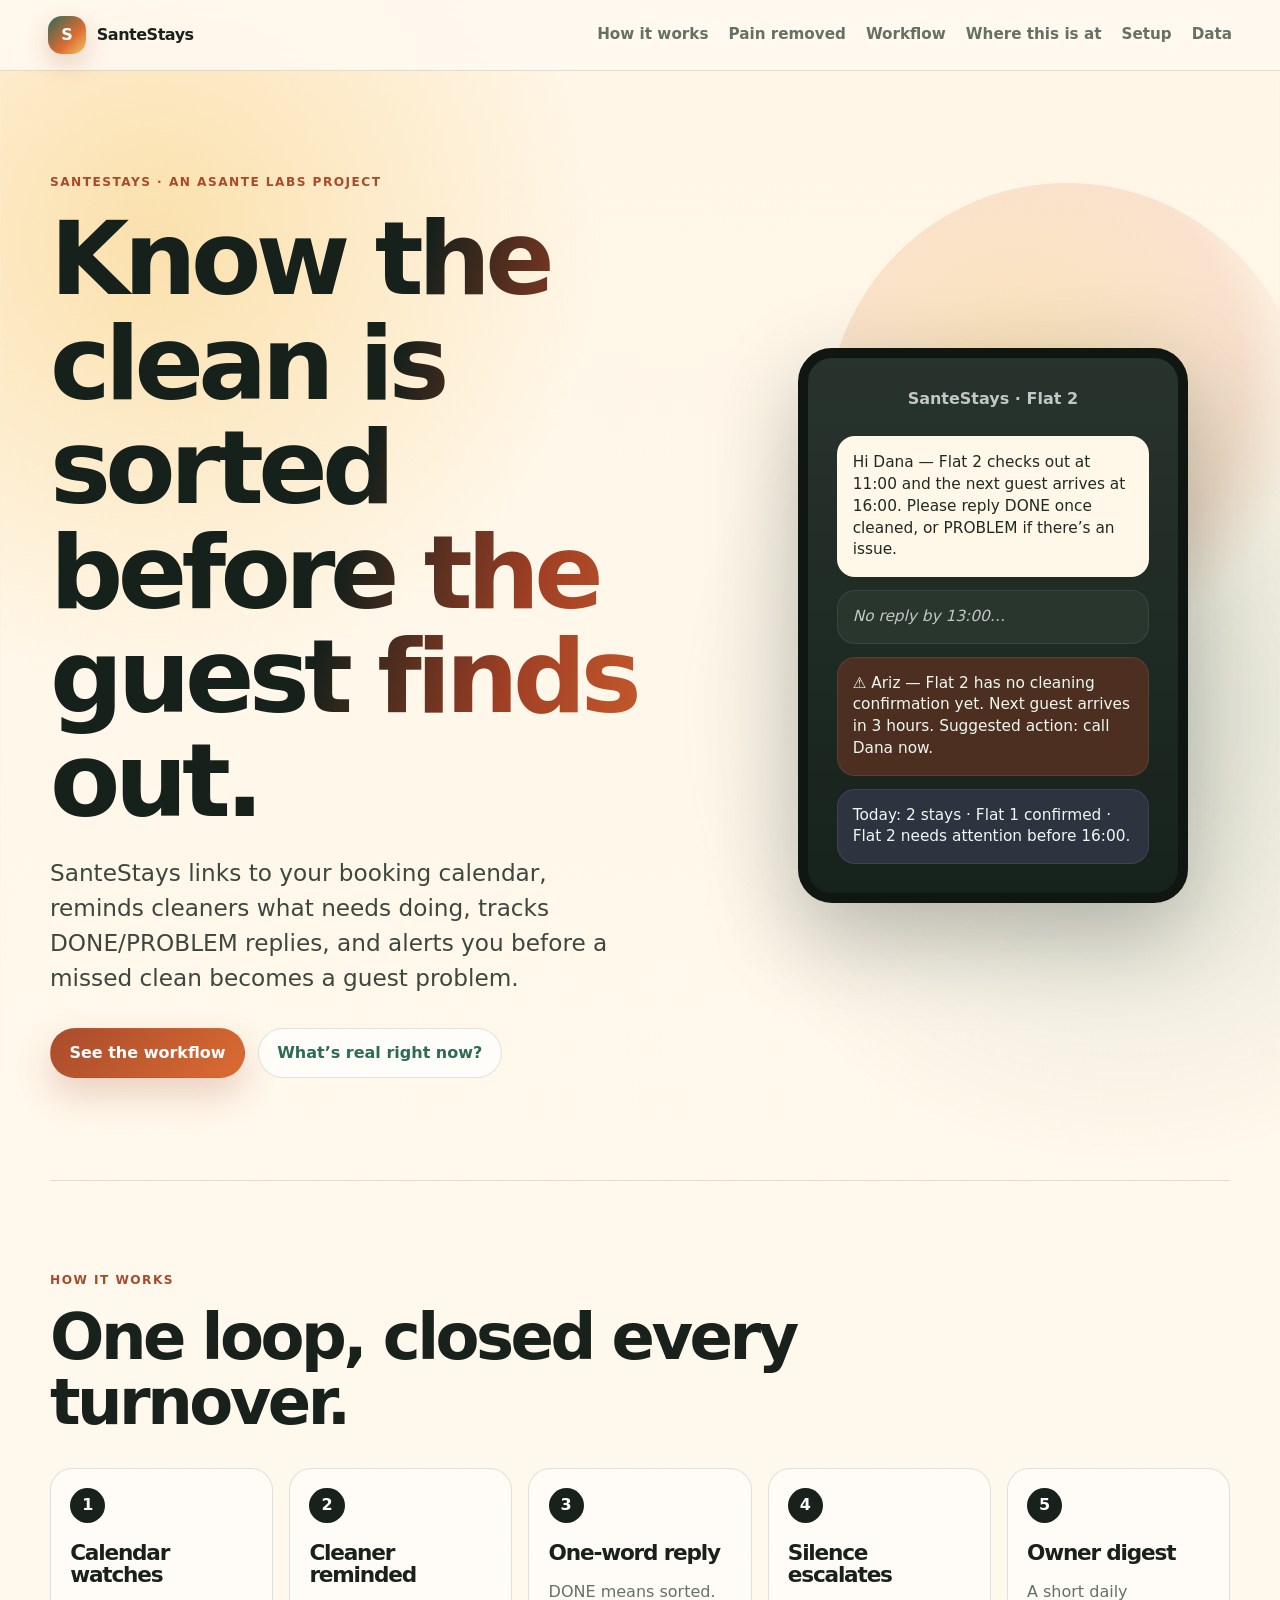
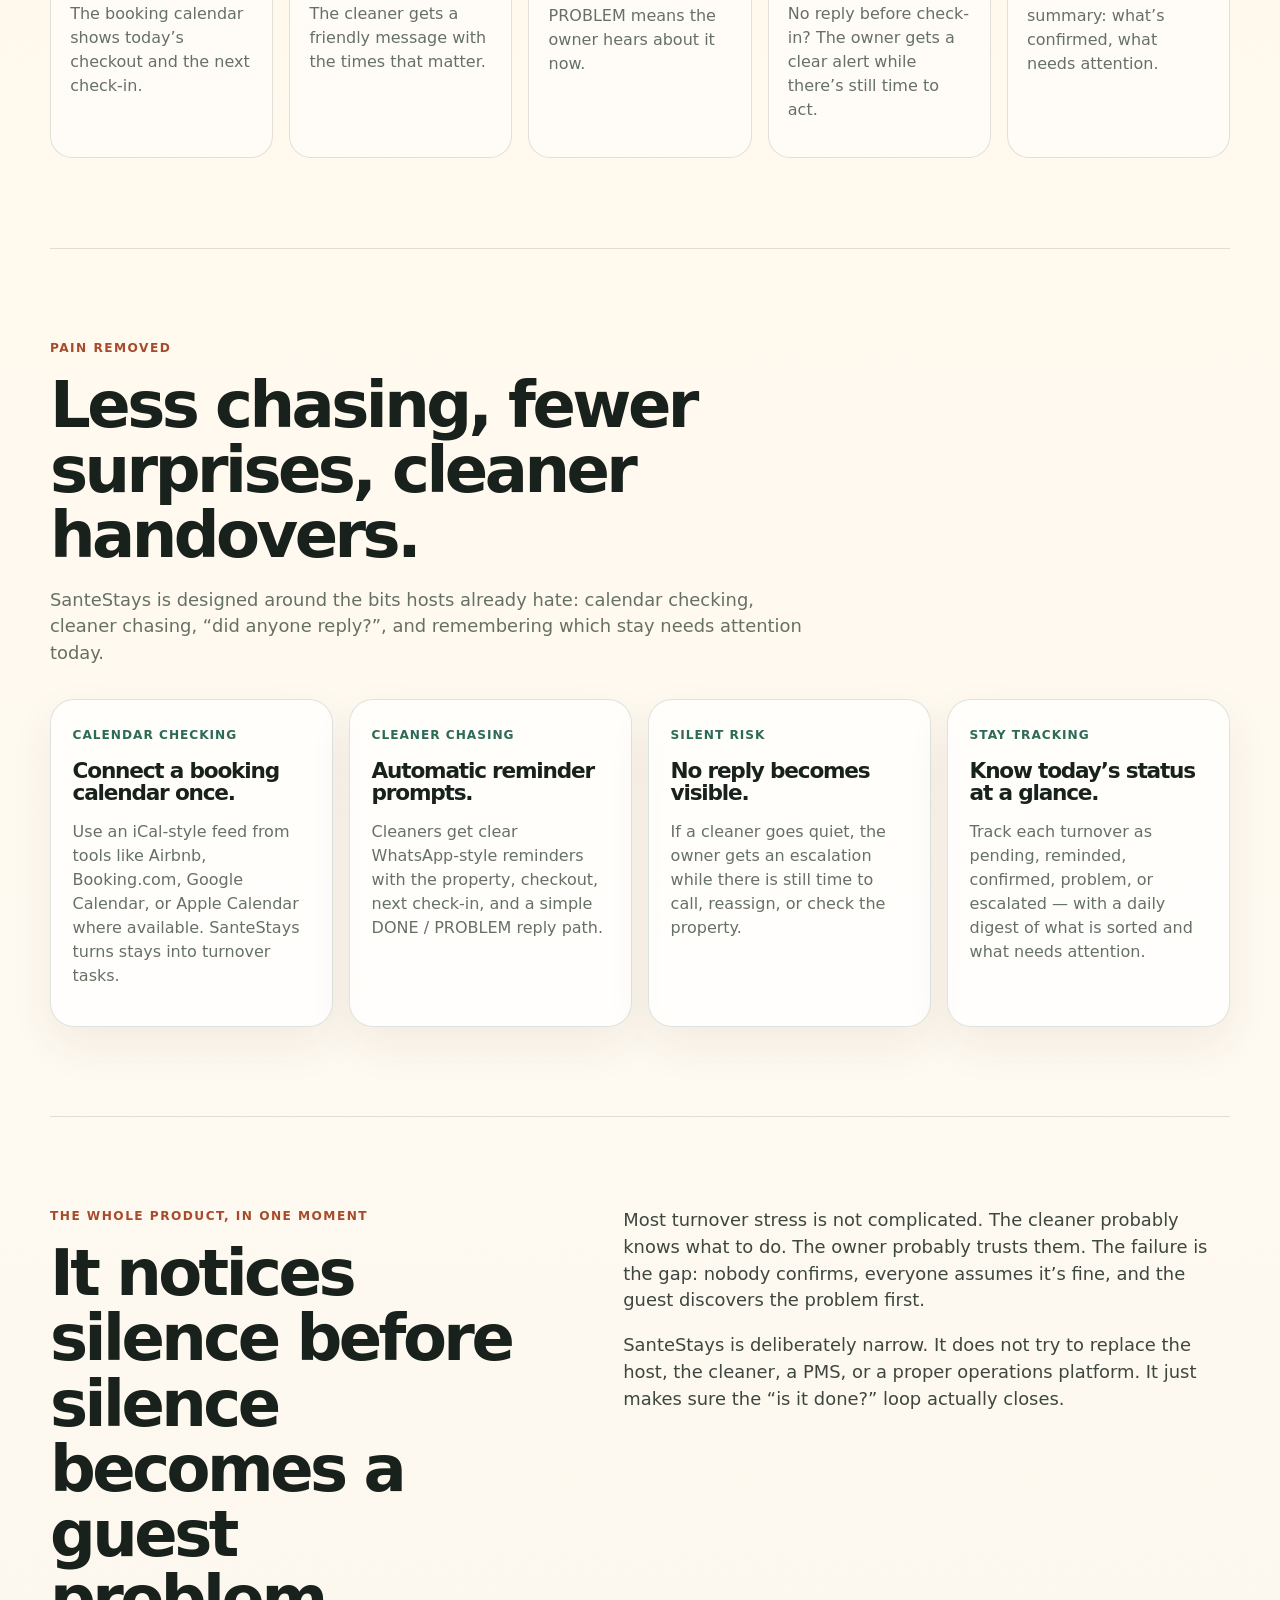
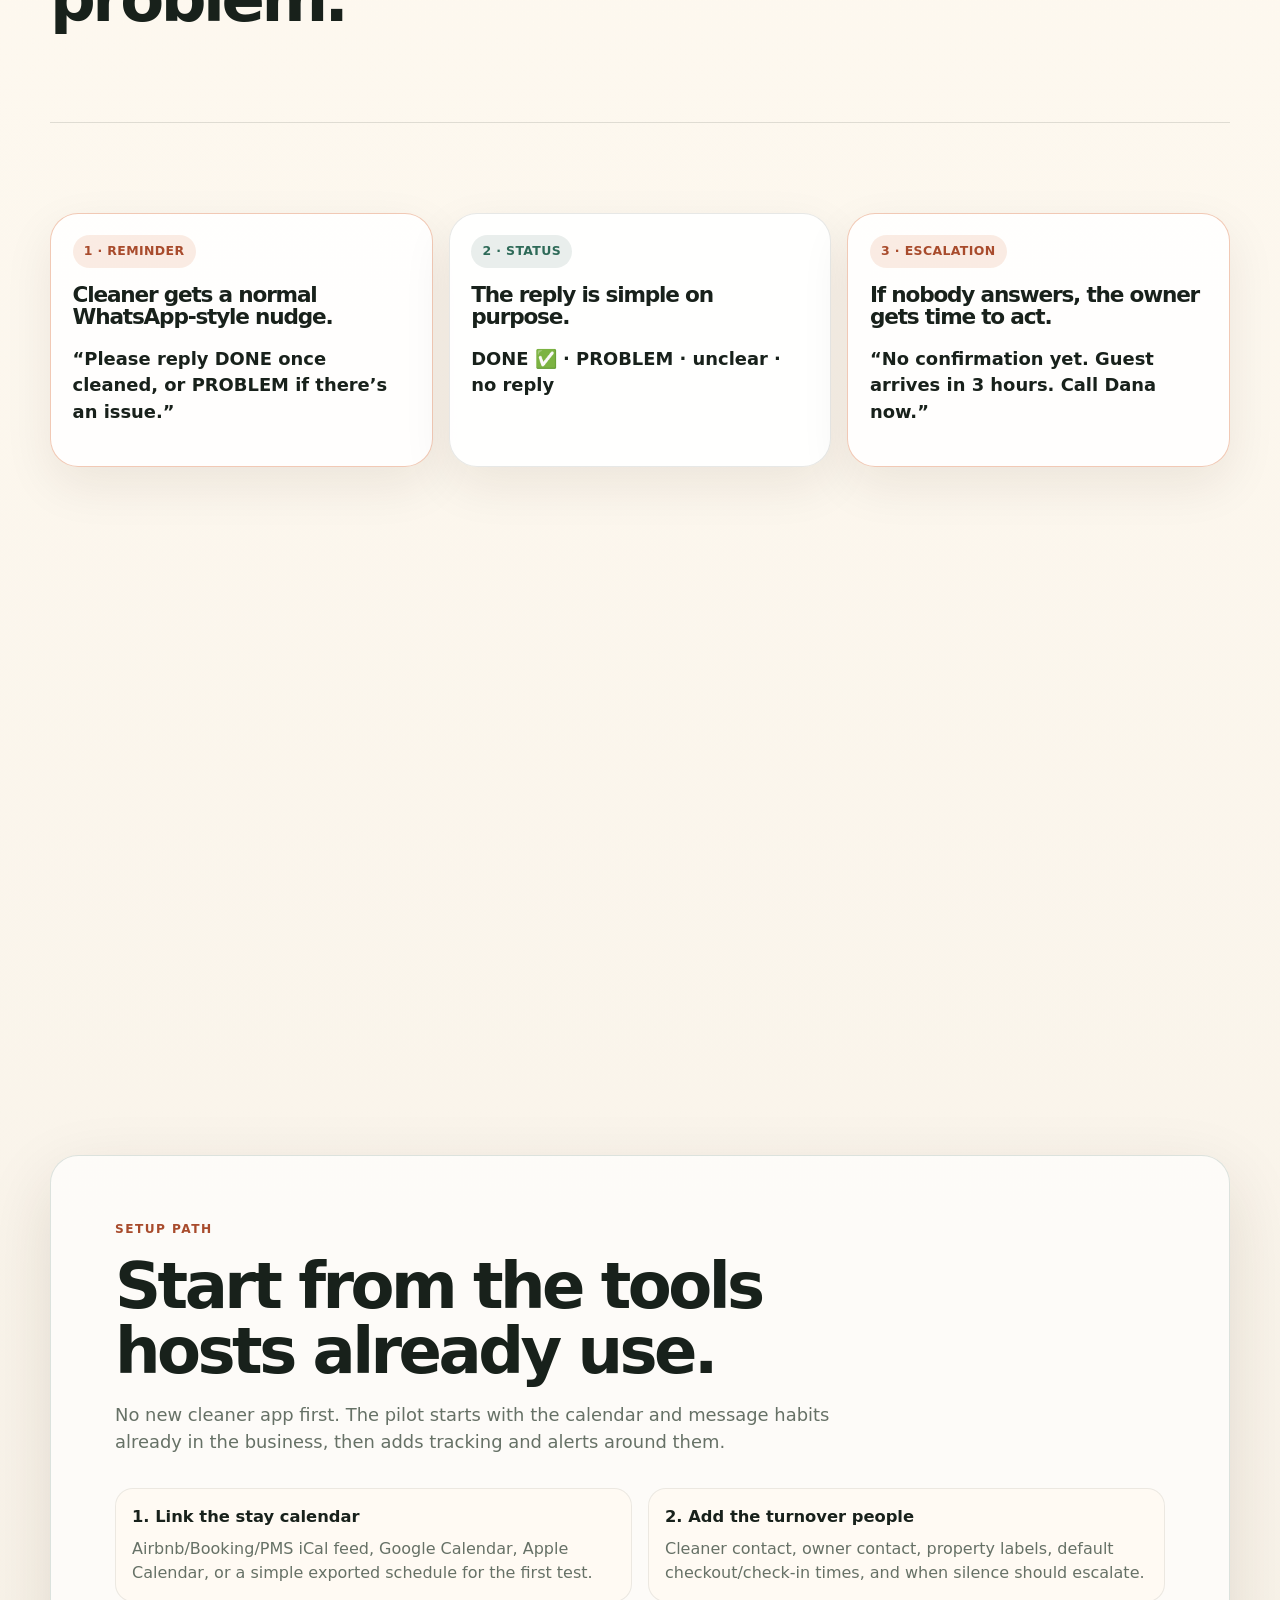
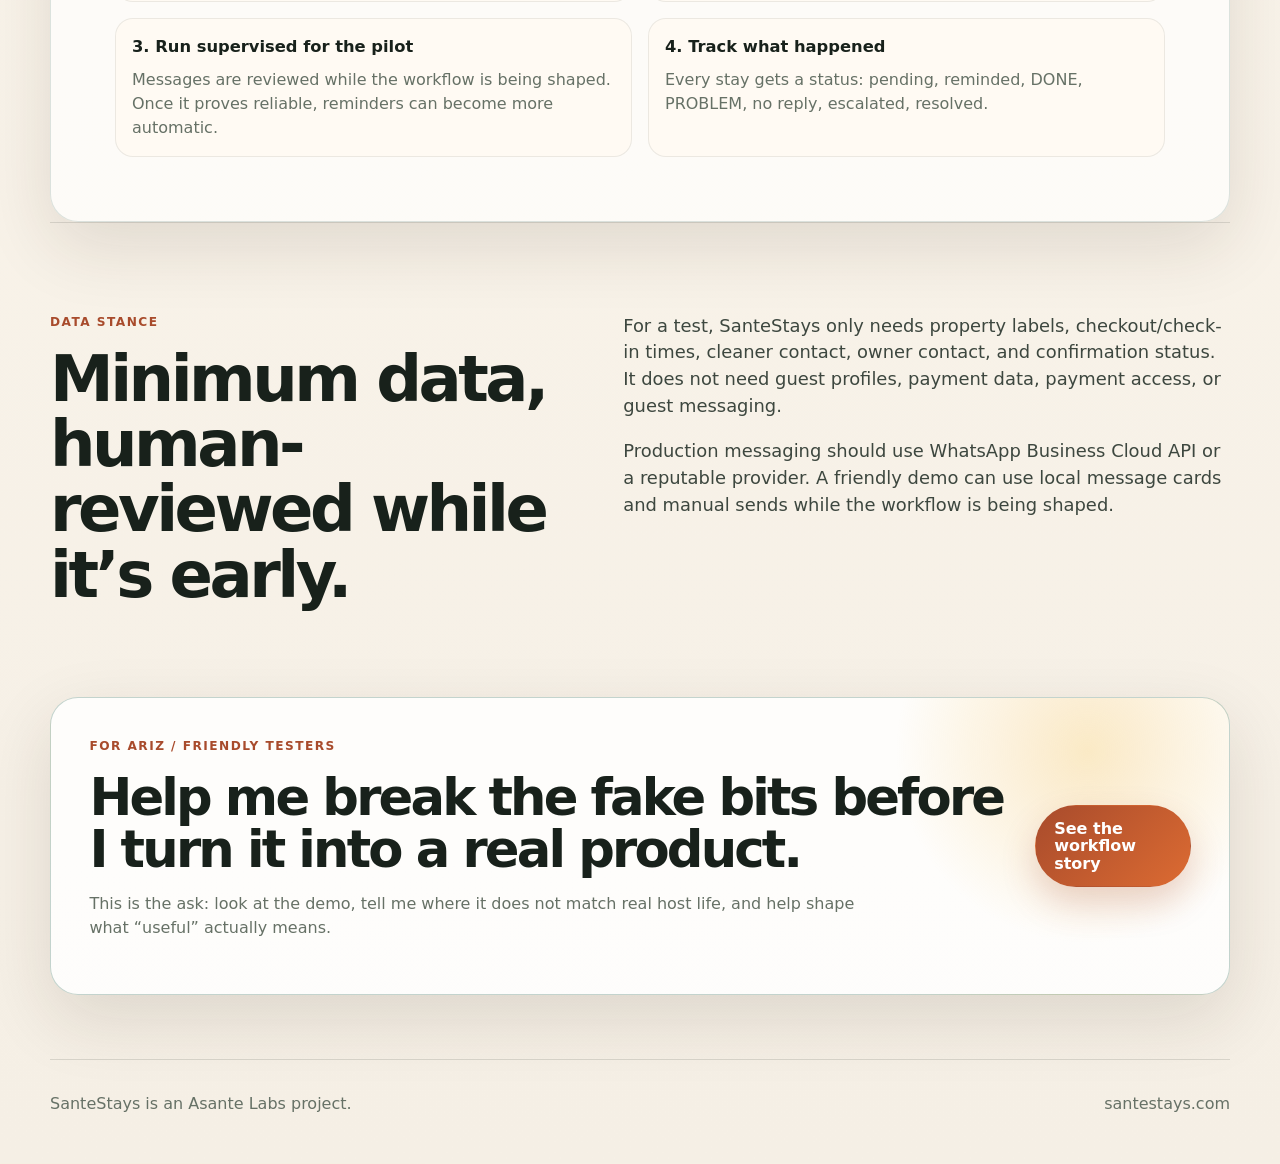
==== commit ac5f2743: "Add SanteStays pain removal and setup sections" ====
--- a/index.html
+++ b/index.html
@@ -4,7 +4,7 @@
   <meta charset="utf-8" />
   <meta name="viewport" content="width=device-width, initial-scale=1" />
   <title>SanteStays — cleaner turnover peace of mind for short-stay hosts</title>
-  <meta name="description" content="SanteStays is a warm, WhatsApp-native cleaner confirmation demo for short-stay hosts: calendar reminders, DONE/PROBLEM replies, and owner alerts before check-in." />
+  <meta name="description" content="SanteStays helps short-stay hosts close the turnover loop: calendar-linked clean reminders, cleaner response tracking, owner alerts, and daily stay notifications before check-in." />
   <link rel="canonical" href="https://santestays.com/" />
   <meta property="og:type" content="website" />
   <meta property="og:site_name" content="SanteStays" />
@@ -22,6 +22,7 @@
     </a>
     <nav>
       <a href="#how-it-works">How it works</a>
+      <a href="#pain-points">Pain removed</a>
       <a href="#demo-story">Workflow</a>
       <a href="#where-this-is-at">Where this is at</a>
       <a href="#host-needs">Setup</a>
@@ -34,7 +35,7 @@
       <div class="hero-copy">
         <p class="eyebrow">SanteStays · an Asante Labs project</p>
         <h1>Know the clean is sorted before the guest finds out.</h1>
-        <p class="lead">SanteStays watches the boring-but-critical handoff: checkout, cleaner reminder, DONE/PROBLEM reply, and a clear owner alert if the cleaner goes quiet before check-in.</p>
+        <p class="lead">SanteStays links to your booking calendar, reminds cleaners what needs doing, tracks DONE/PROBLEM replies, and alerts you before a missed clean becomes a guest problem.</p>
         <div class="actions">
           <a class="button primary" href="#demo-story">See the workflow</a>
           <a class="button secondary" href="#where-this-is-at">What’s real right now?</a>
@@ -46,7 +47,7 @@
         <div class="message bot-bubble">Hi Dana — Flat 2 checks out at 11:00 and the next guest arrives at 16:00. Please reply DONE once cleaned, or PROBLEM if there’s an issue.</div>
         <div class="message quiet-bubble">No reply by 13:00…</div>
         <div class="message warning">⚠️ Ariz — Flat 2 has no cleaning confirmation yet. Next guest arrives in 3 hours. Suggested action: call Dana now.</div>
-        <div class="message digest">Morning digest: 2 turnovers today · 1 all clear · 1 needs attention.</div>
+        <div class="message digest">Today: 2 stays · Flat 1 confirmed · Flat 2 needs attention before 16:00.</div>
       </aside>
     </section>
 
@@ -61,6 +62,36 @@
         <div class="flow-item"><span>3</span><h3>One-word reply</h3><p>DONE means sorted. PROBLEM means the owner hears about it now.</p></div>
         <div class="flow-item"><span>4</span><h3>Silence escalates</h3><p>No reply before check-in? The owner gets a clear alert while there’s still time to act.</p></div>
         <div class="flow-item"><span>5</span><h3>Owner digest</h3><p>A short daily summary: what’s confirmed, what needs attention.</p></div>
+      </div>
+    </section>
+
+    <section class="section" id="pain-points">
+      <div class="section-head">
+        <p class="eyebrow">Pain removed</p>
+        <h2>Less chasing, fewer surprises, cleaner handovers.</h2>
+        <p>SanteStays is designed around the bits hosts already hate: calendar checking, cleaner chasing, “did anyone reply?”, and remembering which stay needs attention today.</p>
+      </div>
+      <div class="pain-grid">
+        <article class="pain-card">
+          <span>Calendar checking</span>
+          <h3>Connect a booking calendar once.</h3>
+          <p>Use an iCal-style feed from tools like Airbnb, Booking.com, Google Calendar, or Apple Calendar where available. SanteStays turns stays into turnover tasks.</p>
+        </article>
+        <article class="pain-card">
+          <span>Cleaner chasing</span>
+          <h3>Automatic reminder prompts.</h3>
+          <p>Cleaners get clear WhatsApp-style reminders with the property, checkout, next check-in, and a simple DONE / PROBLEM reply path.</p>
+        </article>
+        <article class="pain-card">
+          <span>Silent risk</span>
+          <h3>No reply becomes visible.</h3>
+          <p>If a cleaner goes quiet, the owner gets an escalation while there is still time to call, reassign, or check the property.</p>
+        </article>
+        <article class="pain-card">
+          <span>Stay tracking</span>
+          <h3>Know today’s status at a glance.</h3>
+          <p>Track each turnover as pending, reminded, confirmed, problem, or escalated — with a daily digest of what is sorted and what needs attention.</p>
+        </article>
       </div>
     </section>
 
@@ -109,16 +140,17 @@
       </div>
     </section>
 
-    <section class="section" id="host-needs">
+    <section class="section setup-panel" id="host-needs">
       <div class="section-head">
-        <p class="eyebrow">What a host would need to test it</p>
-        <h2>Three simple ingredients.</h2>
+        <p class="eyebrow">Setup path</p>
+        <h2>Start from the tools hosts already use.</h2>
+        <p>No new cleaner app first. The pilot starts with the calendar and message habits already in the business, then adds tracking and alerts around them.</p>
       </div>
-      <div class="flow">
-        <div class="flow-item"><span>1</span><h3>Calendar feed</h3><p>A sample schedule or iCal link showing checkout and next check-in times.</p></div>
-        <div class="flow-item"><span>2</span><h3>Cleaner contact</h3><p>The person who should reply DONE or PROBLEM during a turnover.</p></div>
-        <div class="flow-item"><span>3</span><h3>Owner alert</h3><p>The person who needs to know if silence becomes risky before check-in.</p></div>
-        <div class="flow-item"><span>4</span><h3>Honest feedback</h3><p>What felt useful, what felt fake, and what would need to change for a real trial.</p></div>
+      <div class="setup-list">
+        <div><strong>1. Link the stay calendar</strong><p>Airbnb/Booking/PMS iCal feed, Google Calendar, Apple Calendar, or a simple exported schedule for the first test.</p></div>
+        <div><strong>2. Add the turnover people</strong><p>Cleaner contact, owner contact, property labels, default checkout/check-in times, and when silence should escalate.</p></div>
+        <div><strong>3. Run supervised for the pilot</strong><p>Messages are reviewed while the workflow is being shaped. Once it proves reliable, reminders can become more automatic.</p></div>
+        <div><strong>4. Track what happened</strong><p>Every stay gets a status: pending, reminded, DONE, PROBLEM, no reply, escalated, resolved.</p></div>
       </div>
     </section>
 
@@ -128,7 +160,7 @@
         <h2>Minimum data, human-reviewed while it’s early.</h2>
       </div>
       <div class="prose">
-        <p>For a test, SanteStays only needs property labels, checkout/check-in times, cleaner contact, owner contact, and confirmation status. It does not need guest profiles, payment data, or guest messaging.</p>
+        <p>For a test, SanteStays only needs property labels, checkout/check-in times, cleaner contact, owner contact, and confirmation status. It does not need guest profiles, payment data, payment access, or guest messaging.</p>
         <p>Production messaging should use WhatsApp Business Cloud API or a reputable provider. A friendly demo can use local message cards and manual sends while the workflow is being shaped.</p>
       </div>
     </section>
--- a/styles.css
+++ b/styles.css
@@ -160,6 +160,41 @@
 .step span, .flow-item span { display: inline-grid; place-items: center; width: 2.2rem; height: 2.2rem; border-radius: 50%; background: var(--ink); color: white; font-weight: 850; margin-bottom: 1.2rem; }
 .step p, .flow-item p { color: var(--muted); }
 
+.pain-grid { display: grid; grid-template-columns: repeat(4, 1fr); gap: 1rem; }
+.pain-card {
+  padding: 1.35rem;
+  border-radius: 24px;
+  border: 1px solid rgba(47,93,80,.16);
+  background: rgba(255,255,255,.74);
+  box-shadow: 0 18px 45px rgba(51,31,19,.07);
+}
+.pain-card span {
+  display: inline-flex;
+  margin-bottom: 1rem;
+  color: var(--sage);
+  font-size: .76rem;
+  font-weight: 850;
+  letter-spacing: .08em;
+  text-transform: uppercase;
+}
+.pain-card p { color: var(--muted); }
+.setup-panel {
+  padding: clamp(2rem, 5vw, 4rem);
+  border: 1px solid rgba(47,93,80,.16);
+  border-radius: var(--radius);
+  background: rgba(255,255,255,.66);
+  box-shadow: var(--shadow);
+}
+.setup-list { display: grid; grid-template-columns: repeat(2, 1fr); gap: 1rem; }
+.setup-list div {
+  padding: 1rem;
+  border-radius: 18px;
+  background: rgba(255,250,241,.72);
+  border: 1px solid rgba(23,33,27,.08);
+}
+.setup-list strong { display: block; font-size: 1.02rem; }
+.setup-list p { margin: .5rem 0 0; color: var(--muted); }
+
 .offer-box { padding: 1.35rem; }
 .offer-box h3 { margin-top: 1.35rem; }
 .offer-box h3:first-child { margin-top: 0; }
@@ -175,7 +210,7 @@
 @media (max-width: 850px) {
   .nav { align-items: flex-start; }
   .nav nav { flex-wrap: wrap; justify-content: flex-end; }
-  .hero, .split, .cards.three, .cards.two, .steps, .flow { grid-template-columns: 1fr; }
+  .hero, .split, .cards.three, .cards.two, .steps, .flow, .pain-grid, .setup-list { grid-template-columns: 1fr; }
   h1 { max-width: 12ch; }
   .hero { min-height: auto; }
   .hero-card { transform: none; }
@@ -184,11 +219,39 @@
 
 @media (max-width: 520px) {
   main, footer { width: min(100% - 1.1rem, 1180px); }
-  .nav { padding: .9rem .7rem; }
-  .brand span:last-child { display: none; }
-  h1 { font-size: 3rem; }
+  .nav {
+    position: static;
+    align-items: flex-start;
+    padding: .85rem .7rem .75rem;
+  }
+  .brand span:last-child { display: inline; }
+  .nav nav {
+    width: 100%;
+    flex-wrap: nowrap;
+    justify-content: flex-start;
+    overflow-x: auto;
+    padding-bottom: .15rem;
+    scrollbar-width: none;
+  }
+  .nav nav::-webkit-scrollbar { display: none; }
+  .nav nav a {
+    flex: 0 0 auto;
+    white-space: nowrap;
+    padding: .35rem .55rem;
+    border: 1px solid rgba(23,33,27,.09);
+    border-radius: 999px;
+    background: rgba(255,255,255,.55);
+    font-size: .84rem;
+  }
+  .hero { padding: 2.4rem 0 3rem; }
+  h1 { font-size: clamp(2.65rem, 13vw, 3rem); }
+  h2 { font-size: clamp(2rem, 10vw, 2.7rem); }
   .lead { font-size: 1.06rem; }
   .button { width: 100%; }
+  .phone-card { max-width: 100%; border-radius: 28px; }
+  .message { margin: .6rem; padding: .85rem; }
+  .section { padding: 2.6rem 0; }
+  .safi-demo-card { min-height: auto; }
 }
 
 /* Calm polish: static warmth, subtle hover, one-time reveal. */
